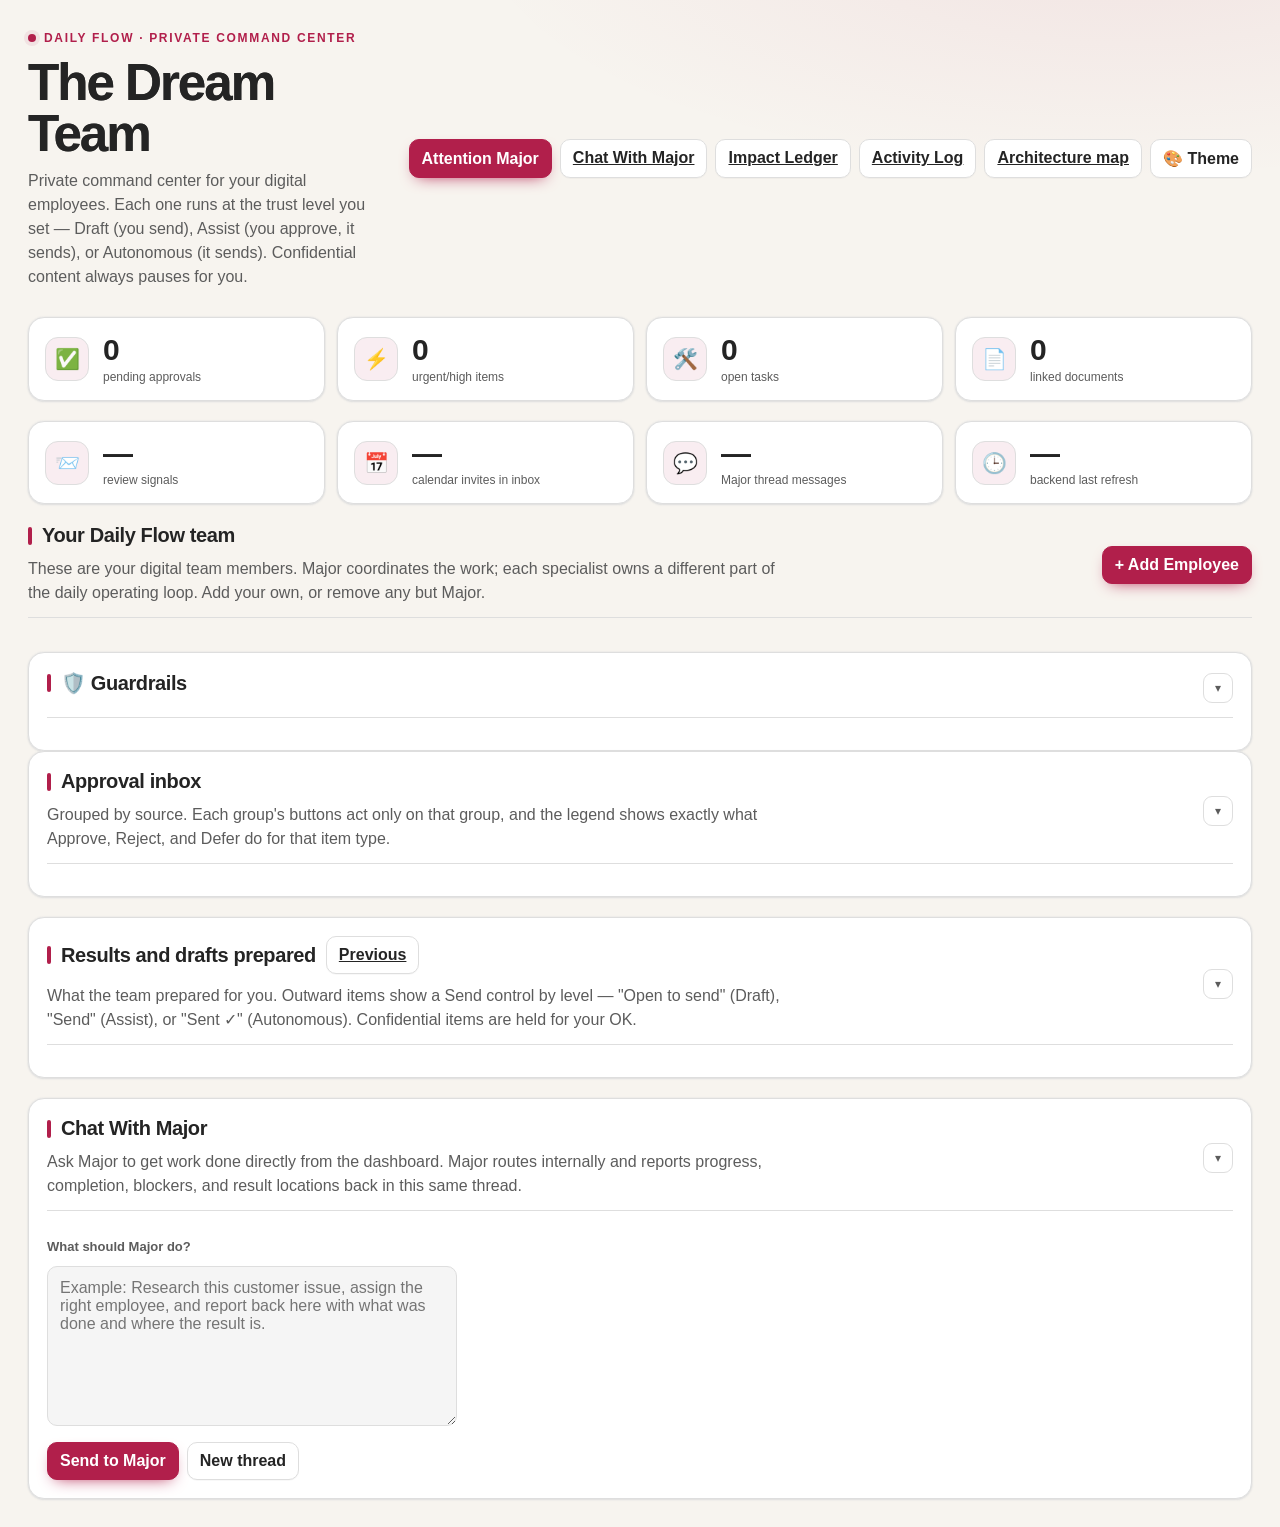
==== app/static/index.html @ 9d3b5dda "Release v4.3.0 Cut what the background workers read, which is the main driver of running cost. Added" ====
<!doctype html>
<html lang="en">
<head>
  <meta charset="utf-8">
  <meta name="viewport" content="width=device-width, initial-scale=1">
  <link rel="icon" href="data:,">
  <title>The Dream Team</title>
  <script>
    (() => {
      const KEY = "df-theme";
      const valid = ["light", "dark", "sepia", "aurora"];
      const params = new URLSearchParams(window.location.search);
      let saved = null;
      try { saved = localStorage.getItem(KEY); } catch (e) {}
      const param = params.get("scoutTheme");
      const theme =
        (valid.includes(saved) && saved) ||
        (valid.includes(param) && param) ||
        (window.matchMedia("(prefers-color-scheme: dark)").matches ? "dark" : "light");
      document.documentElement.setAttribute("data-theme", theme);
    })();
  </script>
  <link rel="stylesheet" href="styles.css">
</head>
<body>
  <div class="shell">
    <header class="hero">
      <div>
        <span class="hero-eyebrow">Daily Flow · Private command center</span>
        <h1>The Dream Team</h1>
        <p class="subtitle">Private command center for your digital employees. Each one runs at the trust level you set — Draft (you send), Assist (you approve, it sends), or Autonomous (it sends). Confidential content always pauses for you.</p>
      </div>
      <div class="toolbar">
        <button class="btn primary" id="attentionBtn">Attention Major</button>
        <a class="btn" href="#majorChatSection">Chat With Major</a>
        <a class="btn" href="ledger.html">Impact Ledger</a>
        <a class="btn" href="activity-log.html">Activity Log</a>
        <a class="btn" href="architecture.html">Architecture map</a>
        <div class="theme-switch">
          <button class="btn" id="themeBtn" aria-haspopup="true" aria-expanded="false" title="Color theme">🎨 Theme</button>
          <div class="theme-menu" id="themeMenu" role="menu" hidden>
            <button class="theme-option" data-theme-set="light" role="menuitem"><span class="sw" data-sw="light"></span>Light<span class="check">✓</span></button>
            <button class="theme-option" data-theme-set="dark" role="menuitem"><span class="sw" data-sw="dark"></span>Dark<span class="check">✓</span></button>
            <button class="theme-option" data-theme-set="sepia" role="menuitem"><span class="sw" data-sw="sepia"></span>Sepia<span class="check">✓</span></button>
            <button class="theme-option" data-theme-set="aurora" role="menuitem"><span class="sw" data-sw="aurora"></span>Aurora<span class="check">✓</span></button>
          </div>
        </div>
      </div>
    </header>

    <div class="first-run-banner" id="firstRunBanner" hidden></div>
    <div class="first-run-banner" id="automationBanner" hidden></div>

    <div class="attention-banner" id="chatStatus" role="status" aria-live="polite"></div>

    <section class="metric-strip">
      <a class="card metric metric-link" href="metric-detail.html?metric=approvals"><span class="metric-icon">✅</span><div class="metric-body"><div class="metric-value" id="approvalCount">0</div><div class="metric-label">pending approvals</div></div></a>
      <a class="card metric metric-link" href="metric-detail.html?metric=urgent"><span class="metric-icon">⚡</span><div class="metric-body"><div class="metric-value" id="urgentCount">0</div><div class="metric-label">urgent/high items</div></div></a>
      <a class="card metric metric-link" href="metric-detail.html?metric=tasks"><span class="metric-icon">🛠️</span><div class="metric-body"><div class="metric-value" id="taskCount">0</div><div class="metric-label">open tasks</div></div></a>
      <a class="card metric metric-link" href="metric-detail.html?metric=results"><span class="metric-icon">📄</span><div class="metric-body"><div class="metric-value" id="draftCount">0</div><div class="metric-label">linked documents</div></div></a>
    </section>

    <section class="metric-strip">
      <a class="card metric metric-link" href="metric-detail.html?metric=review"><span class="metric-icon">📨</span><div class="metric-body"><div class="metric-value" id="inboxSignal">—</div><div class="metric-label">review signals</div></div></a>
      <a class="card metric metric-link" href="metric-detail.html?metric=calendar"><span class="metric-icon">📅</span><div class="metric-body"><div class="metric-value" id="calendarSignal">—</div><div class="metric-label">calendar invites in inbox</div></div></a>
      <a class="card metric metric-link" href="metric-detail.html?metric=messages"><span class="metric-icon">💬</span><div class="metric-body"><div class="metric-value" id="teamsSignal">—</div><div class="metric-label">Major thread messages</div></div></a>
      <article class="card metric"><span class="metric-icon">🕒</span><div class="metric-body"><div class="metric-value" id="ledgerUpdated">—</div><div class="metric-label">backend last refresh</div></div></article>
    </section>

    <section class="team-roster">
      <div class="section-head">
        <div>
          <h2>Your Daily Flow team <span id="civilianBadge" class="civilian-badge" hidden></span></h2>
          <p class="subtitle">These are your digital team members. Major coordinates the work; each specialist owns a different part of the daily operating loop. Add your own, or remove any but Major.</p>
        </div>
        <button class="btn primary" id="addEmployeeBtn" type="button">+ Add Employee</button>
      </div>
      <div id="onboardingCards"></div>
      <div class="employee-grid" id="employees"></div>
      <div id="removedEmployees"></div>
    </section>

    <section class="card section" id="guardrailsSection" data-collapsible>
      <div class="section-head">
        <div>
          <h2>🛡️ Guardrails</h2>
          <p class="subtitle g-sub" id="guardrailsSummary"></p>
        </div>
        <button class="collapse-toggle" type="button" aria-expanded="true" title="Collapse"><span class="chev">▾</span></button>
      </div>
      <div class="g-body" id="guardrailsBody"></div>
    </section>

    <section class="card section" id="approvalsSection" data-collapsible>
      <div class="section-head">
        <div>
          <h2>Approval inbox</h2>
          <p class="subtitle">Grouped by source. Each group's buttons act only on that group, and the legend shows exactly what Approve, Reject, and Defer do for that item type.</p>
        </div>
        <button class="collapse-toggle" type="button" aria-expanded="true" title="Collapse"><span class="chev">▾</span></button>
      </div>
      <div class="approval-list" id="approvals"></div>
      <div class="memory-bar" id="memoryBar" hidden></div>
    </section>

    <section class="card section" id="resultsSection" data-collapsible style="margin-top:20px;">
      <div class="section-head">
        <div>
          <div class="title-row"><h2>Results and drafts prepared</h2><a class="btn" href="results-history.html">Previous</a></div>
          <p class="subtitle">What the team prepared for you. Outward items show a Send control by level — "Open to send" (Draft), "Send" (Assist), or "Sent ✓" (Autonomous). Confidential items are held for your OK.</p>
        </div>
        <button class="collapse-toggle" type="button" aria-expanded="true" title="Collapse"><span class="chev">▾</span></button>
      </div>
      <div class="draft-list" id="drafts"></div>
    </section>

    <section class="card section" id="majorChatSection" data-collapsible style="margin-top:20px;">
      <div class="section-head">
        <div>
          <h2>Chat With Major</h2>
          <p class="subtitle">Ask Major to get work done directly from the dashboard. Major routes internally and reports progress, completion, blockers, and result locations back in this same thread.</p>
        </div>
        <button class="collapse-toggle" type="button" aria-expanded="true" title="Collapse"><span class="chev">▾</span></button>
      </div>
      <div class="chat-shell">
        <form id="chatForm">
          <label class="field-label" for="chatMessage">What should Major do?</label>
          <textarea id="chatMessage" placeholder="Example: Research this customer issue, assign the right employee, and report back here with what was done and where the result is."></textarea>
          <div class="chat-context" id="threadContext"></div>
          <div class="toolbar" style="margin-top:12px; justify-content:flex-start;">
            <button class="btn primary" id="sendBtn" type="submit">Send to Major</button>
            <button class="btn" id="newThreadBtn" type="button">New thread</button>
          </div>
        </form>
        <div>
          <div class="chat-messages" id="messages"></div>
        </div>
      </div>
    </section>
  </div>

  <dialog class="decision-dialog" id="approvalFeedbackDialog">
    <form id="approvalFeedbackForm">
      <div class="section-head">
        <div>
          <h2 id="approvalFeedbackTitle">Send decision to Major</h2>
          <p class="subtitle">Add optional guidance if you want Major to prep, create a document, or do follow-up work after this decision.</p>
        </div>
      </div>
      <div id="approvalFeedbackEffects" class="approval-effects"></div>
      <label class="field-label" for="approvalFeedbackText">Optional guidance for Major</label>
      <textarea id="approvalFeedbackText" placeholder="Examples: Prep me for this meeting. Create a one-page briefing doc. Summarize what I need to know."></textarea>
      <div class="toolbar" style="margin-top:12px; justify-content:flex-start;">
        <button class="btn primary" id="submitApprovalFeedbackBtn" type="submit">Send decision</button>
        <button class="btn" id="cancelApprovalFeedbackBtn" type="button">Cancel</button>
      </div>
    </form>
  </dialog>

  <dialog class="decision-dialog add-emp-dialog" id="addEmployeeDialog">
    <div class="section-head">
      <div>
        <h2 id="addEmpTitle">Add an employee</h2>
        <p class="subtitle" id="addEmpSub">Port one of your own Scout workflows in as a first-class team member.</p>
      </div>
      <button class="btn" id="addEmpCloseBtn" type="button">Close</button>
    </div>
    <div id="addEmpBody"></div>
  </dialog>

  <script src="app.js?v=20260625-team"></script>
</body>
</html>
---- app/static/styles.css ----
:root {
  color-scheme: light;
  --cp-bg: #f7f4ef;
  --cp-bg-elevated: #fcfbf8;
  --cp-surface: #ffffff;
  --cp-surface-soft: #f5f5f5;
  --cp-border: #dedede;
  --cp-border-strong: #919191;
  --cp-text: #242424;
  --cp-text-muted: #5c5c5c;
  --cp-text-soft: #6f6f6f;
  --cp-accent: #b11f4b;
  --cp-accent-hover: #9a1a41;
  --cp-accent-soft: rgba(177, 31, 75, 0.08);
  --cp-accent-fg: #ffffff;
  --cp-success: #16a34a;
  --cp-danger: #dc2626;
  --cp-warning: #f59e0b;
  --cp-link: #0078d4;
  --cp-shadow: 0 18px 48px rgba(0, 0, 0, 0.12);
  --cp-overlay: rgba(255, 255, 255, 0.8);
  --cp-panel: rgba(255, 255, 255, 0.86);
  --cp-panel-strong: rgba(255, 255, 255, 0.96);
  --cp-sheen: rgba(255, 255, 255, 0.55);
  --cp-highlight: rgba(177, 31, 75, 0.12);
}
html[data-theme="dark"] {
  color-scheme: dark;
  --cp-bg: #3d3b3a;
  --cp-bg-elevated: #343231;
  --cp-surface: #292929;
  --cp-surface-soft: #2e2e2e;
  --cp-border: #474747;
  --cp-border-strong: #5f5f5f;
  --cp-text: #dedede;
  --cp-text-muted: #919191;
  --cp-text-soft: #b0b0b0;
  --cp-accent: #fd8ea1;
  --cp-accent-hover: #fb7b91;
  --cp-accent-soft: rgba(253, 142, 161, 0.14);
  --cp-accent-fg: #1a1a1a;
  --cp-success: #4ade80;
  --cp-danger: #f87171;
  --cp-warning: #fbbf24;
  --cp-link: #4da6ff;
  --cp-shadow: 0 18px 48px rgba(0, 0, 0, 0.32);
  --cp-overlay: rgba(41, 41, 41, 0.88);
  --cp-panel: rgba(41, 41, 41, 0.72);
  --cp-panel-strong: rgba(41, 41, 41, 0.96);
  --cp-sheen: rgba(255, 255, 255, 0.04);
  --cp-highlight: rgba(253, 142, 161, 0.12);
}
html[data-theme="aurora"] {
  color-scheme: dark;
  --cp-bg: #0b0e1a;
  --cp-bg-elevated: #11152a;
  --cp-surface: #161b34;
  --cp-surface-soft: #1d2340;
  --cp-border: #2a3157;
  --cp-border-strong: #3d4675;
  --cp-text: #e8ecff;
  --cp-text-muted: #9aa3cc;
  --cp-text-soft: #bcc3ea;
  --cp-accent: #8b6cff;
  --cp-accent-hover: #7a58ff;
  --cp-accent-soft: rgba(139, 108, 255, 0.16);
  --cp-accent-fg: #0b0e1a;
  --cp-success: #3ddc97;
  --cp-danger: #ff6b81;
  --cp-warning: #ffb454;
  --cp-link: #5cc8ff;
  --cp-shadow: 0 18px 52px rgba(0, 0, 0, 0.55);
  --cp-overlay: rgba(11, 14, 26, 0.9);
  --cp-panel: rgba(22, 27, 52, 0.72);
  --cp-panel-strong: rgba(22, 27, 52, 0.96);
  --cp-sheen: rgba(124, 140, 255, 0.06);
  --cp-highlight: rgba(139, 108, 255, 0.18);
}
html[data-theme="aurora"] body {
  background:
    radial-gradient(1200px 620px at 10% -12%, rgba(139, 108, 255, 0.20), transparent 60%),
    radial-gradient(960px 520px at 102% -4%, rgba(92, 200, 255, 0.14), transparent 55%),
    var(--cp-bg);
  background-attachment: fixed;
}
* { box-sizing: border-box; }
html { overflow-x: hidden; }
body {
  margin: 0;
  background: var(--cp-bg);
  color: var(--cp-text);
  font-family: "Segoe UI", Aptos, Calibri, -apple-system, BlinkMacSystemFont, sans-serif;
  overflow-x: hidden;
}
button, input, select, textarea { font: inherit; }
.shell { width: min(100%, 1480px); margin: 0 auto; padding: 28px; overflow-x: clip; }
.hero {
  display: grid;
  grid-template-columns: minmax(0, 1fr) auto;
  gap: 24px;
  align-items: end;
  margin-bottom: 24px;
  position: relative;
  z-index: 40;
}
.hero > *, .section-head > *, .columns > *, .chat-shell > *, .grid-page > *, .employee, .approval, .item, .work-card, .metric, .card { min-width: 0; }
h1, h2, h3, p { margin: 0; }
h1 { font-size: clamp(32px, 4vw, 52px); letter-spacing: -0.04em; line-height: 1; }
h2 { font-size: 20px; letter-spacing: -0.02em; }
h3 { font-size: 16px; }
.title-row {
  display: flex;
  align-items: center;
  gap: 10px;
  flex-wrap: wrap;
}
.subtitle { color: var(--cp-text-muted); margin-top: 10px; max-width: 760px; line-height: 1.5; }
.pill-row { display: flex; flex-wrap: wrap; gap: 8px; margin-top: 16px; }
.pill, .status, .risk {
  display: inline-flex;
  align-items: center;
  gap: 6px;
  border: 1px solid var(--cp-border);
  border-radius: 999px;
  padding: 6px 10px;
  color: var(--cp-text-muted);
  background: var(--cp-surface);
  font-size: 12px;
  white-space: nowrap;
}
.status.ready, .risk.low { color: var(--cp-success); border-color: var(--cp-success); }
.status.busy, .risk.medium { color: var(--cp-warning); border-color: var(--cp-warning); }
.status.blocked, .risk.high { color: var(--cp-danger); border-color: var(--cp-danger); }
.status.working { color: var(--cp-accent); border-color: var(--cp-accent); }
.status.working::before { animation: status-pulse 1.1s ease-in-out infinite; }
.status.paused { color: var(--cp-text-muted); border-color: var(--cp-border); opacity: 0.85; }
@keyframes status-pulse { 0%,100% { opacity: 1; } 50% { opacity: 0.25; } }
.toolbar {
  display: flex;
  justify-content: flex-end;
  gap: 8px;
  flex-wrap: wrap;
  min-width: 0;
}
.btn {
  border: 1px solid var(--cp-border);
  border-radius: 0.625rem;
  background: var(--cp-surface);
  color: var(--cp-text);
  padding: 9px 12px;
  cursor: pointer;
}
.btn:hover { border-color: var(--cp-border-strong); }
.btn.primary {
  background: var(--cp-accent);
  color: var(--cp-accent-fg);
  border-color: var(--cp-accent);
}
.btn.primary:hover { background: var(--cp-accent-hover); }
button:disabled { opacity: 0.6; cursor: not-allowed; }
.decision-dialog {
  width: min(640px, calc(100vw - 32px));
  border: 1px solid var(--cp-border);
  border-radius: 16px;
  background: var(--cp-surface);
  color: var(--cp-text);
  box-shadow: var(--cp-shadow);
  padding: 18px;
}
.decision-dialog::backdrop {
  background: rgba(0, 0, 0, 0.42);
}
.card {
  background: var(--cp-surface);
  border: 1px solid var(--cp-border);
  border-radius: 16px;
  box-shadow: 0 0 2px var(--cp-border), 0 1px 2px var(--cp-border);
}
.section { padding: 18px; }
.section-head {
  display: flex;
  justify-content: space-between;
  align-items: center;
  gap: 16px;
  margin-bottom: 14px;
}
.metric-strip {
  display: grid;
  grid-template-columns: repeat(4, minmax(0, 1fr));
  gap: 12px;
  margin-bottom: 20px;
}
.metric { padding: 14px; }
.metric-link {
  color: inherit;
  text-decoration: none;
  transition: border-color 120ms ease, transform 120ms ease;
}
.metric-link:hover, .metric-link:focus-visible {
  border-color: var(--cp-accent);
  transform: translateY(-1px);
  outline: none;
}
.metric-link .metric-label::after {
  content: " ->";
  color: var(--cp-accent);
  font-weight: 800;
}
.metric-value { font-size: 28px; font-weight: 800; letter-spacing: -0.04em; }
.metric-label { color: var(--cp-text-muted); font-size: 12px; margin-top: 4px; }
.team-roster {
  margin-bottom: 20px;
}
.employee-grid {
  display: grid;
  grid-template-columns: repeat(4, minmax(0, 1fr));
  gap: 12px;
}
.employee {
  padding: 14px;
  display: grid;
  gap: 8px;
  background: var(--cp-surface);
  border: 1px solid var(--cp-border);
  border-radius: 16px;
  box-shadow: 0 0 2px var(--cp-border), 0 1px 2px var(--cp-border);
}
.employee-top { display: flex; justify-content: space-between; align-items: start; gap: 8px; }
.employee .role { color: var(--cp-text-muted); font-size: 12px; line-height: 1.35; }
.employee .skills { color: var(--cp-text-soft); font-size: 12px; line-height: 1.35; }
/* --- 3.0.0 progressive trust + Always/Ask/Never protocol --- */
.emp-trust-row { display: flex; align-items: center; justify-content: space-between; gap: 8px; }
.trust-badge { font-size: 11px; font-weight: 700; padding: 2px 8px; border-radius: 999px; border: 1px solid var(--cp-border-strong); white-space: nowrap; }
.trust-draft { color: var(--cp-text-muted); }
.trust-assist { color: var(--cp-warning); border-color: var(--cp-warning); }
.trust-autonomous { color: var(--cp-success); border-color: var(--cp-success); }
.emp-power { font-size: 11px; padding: 2px 9px; border-radius: 999px; cursor: pointer; background: var(--cp-surface); color: var(--cp-text); border: 1px solid var(--cp-border-strong); }
.emp-power.off { color: var(--cp-danger); border-color: var(--cp-danger); }
.employee.paused { opacity: 0.6; }
.emp-protocol > summary { cursor: pointer; color: var(--cp-text-muted); font-size: 12px; user-select: none; }
.emp-protocol .proto { display: grid; gap: 6px; margin-top: 8px; }
.proto-block { display: grid; gap: 2px; }
.proto-h { font-size: 10px; font-weight: 700; text-transform: uppercase; letter-spacing: 0.04em; }
.proto-block.always .proto-h { color: var(--cp-success); }
.proto-block.ask .proto-h { color: var(--cp-warning); }
.proto-block.never .proto-h { color: var(--cp-danger); }
.proto-block ul { margin: 0; padding-left: 16px; color: var(--cp-text-soft); font-size: 12px; line-height: 1.4; }
.proto-block li.muted { list-style: none; margin-left: -16px; color: var(--cp-text-muted); }
.trust-grad { display: flex; align-items: center; gap: 6px; font-size: 11px; color: var(--cp-text-muted); margin-top: 4px; }
.trust-grad select { font: inherit; padding: 3px 6px; border-radius: 8px; border: 1px solid var(--cp-border-strong); background: var(--cp-surface); color: var(--cp-text); }
.trust-fixed { font-size: 11px; color: var(--cp-text-muted); margin-top: 4px; display: flex; flex-direction: column; gap: 3px; }
.trust-fixed strong { color: var(--cp-success); }
.trust-note { color: var(--cp-text-soft); line-height: 1.4; }
.trust-label-line { font-size: 11px; color: var(--cp-text-soft); font-style: italic; margin-bottom: 2px; }
/* --- 3.0.0 decision-memory muted bar --- */
.memory-bar { margin-top: 10px; }
.memory-details > summary { cursor: pointer; font-size: 13px; color: var(--cp-text-muted); display: flex; align-items: center; gap: 10px; flex-wrap: wrap; }
.mem-clear { font: inherit; font-size: 12px; cursor: pointer; background: transparent; color: var(--cp-accent); border: 1px solid var(--cp-border-strong); border-radius: 999px; padding: 2px 10px; }
.mem-list { list-style: none; margin: 10px 0 0; padding: 0; display: grid; gap: 6px; }
.mem-list li { display: flex; align-items: center; gap: 10px; font-size: 12px; padding: 6px 10px; background: var(--cp-surface-soft); border: 1px solid var(--cp-border); border-radius: 10px; }
.mem-tag { font-size: 10px; font-weight: 700; text-transform: uppercase; padding: 1px 7px; border-radius: 999px; border: 1px solid var(--cp-border-strong); }
.mem-rejected { color: var(--cp-danger); border-color: var(--cp-danger); }
.mem-deferred { color: var(--cp-warning); border-color: var(--cp-warning); }
.mem-subj { font-weight: 600; overflow: hidden; text-overflow: ellipsis; white-space: nowrap; }
.mem-from { color: var(--cp-text-muted); margin-left: auto; }
.btn.tiny { padding: 2px 9px; font-size: 11px; }
/* --- 3.0.0 guardrails panel --- */
.g-body { padding: 0; display: grid; gap: 14px; }
.g-cardinal { color: var(--cp-text-soft); font-size: 13px; line-height: 1.45; border-left: 3px solid var(--cp-accent); padding-left: 12px; }
.g-stats { display: grid; grid-template-columns: repeat(4, minmax(0, 1fr)); gap: 10px; }
.g-stat { background: var(--cp-surface-soft); border: 1px solid var(--cp-border); border-radius: 12px; padding: 12px; text-align: center; }
.g-num { display: block; font-size: 28px; font-weight: 800; letter-spacing: -0.02em; }
.g-num.ok { color: var(--cp-success); }
.g-lab { font-size: 11px; color: var(--cp-text-muted); }
.g-cols { display: grid; grid-template-columns: 1fr 1fr; gap: 16px; }
.g-h { margin: 0 0 6px; font-size: 12px; text-transform: uppercase; letter-spacing: 0.04em; }
.g-h.ok { color: var(--cp-success); }
.g-h.warn { color: var(--cp-warning); }
.g-cols ul { margin: 0; padding-left: 16px; color: var(--cp-text-soft); font-size: 12px; line-height: 1.5; }
.g-foot { display: flex; flex-wrap: wrap; gap: 14px; font-size: 11px; color: var(--cp-text-muted); }
@media (max-width: 620px) { .g-stats { grid-template-columns: repeat(2, 1fr); } .g-cols { grid-template-columns: 1fr; } }
/* --- 3.1.0 guardrails delegation ledger --- */
.g-levels { display: grid; gap: 5px; }
.g-level-row { display: flex; align-items: center; justify-content: space-between; gap: 8px; font-size: 12px; }
.g-reset { margin-top: 10px; font-size: 12px; }
/* --- 3.0.0 ripple + civilians --- */
.civilian-badge { font-size: 11px; font-weight: 600; color: var(--cp-accent); border: 1px solid var(--cp-accent); border-radius: 999px; padding: 1px 9px; vertical-align: middle; margin-left: 8px; }
.cadence-list { margin: 0; padding-left: 16px; color: var(--cp-text-soft); font-size: 12px; line-height: 1.6; }
.cadence-list .muted, .muted { color: var(--cp-text-muted); }
/* --- 3.1.0 Send control in Results & Drafts --- */
.send-row { display: flex; align-items: center; gap: 10px; margin-top: 10px; flex-wrap: wrap; }
.send-btn { padding: 5px 16px; }
.send-hint { font-size: 12px; color: var(--cp-text-muted); }
.send-tag { font-size: 12px; font-weight: 600; padding: 3px 10px; border-radius: 999px; border: 1px solid var(--cp-border-strong); }
.send-tag.manual { color: var(--cp-text-muted); }
.send-tag.sent { color: var(--cp-success); border-color: var(--cp-success); }
.send-row.held .send-hint { color: var(--cp-warning); }

/* --- 3.0.0 motion: entrance cascade, living Aurora glow, civilian pulse --- */
@keyframes fadeUp {
  from { opacity: 0; transform: translateY(10px); }
  to   { opacity: 1; transform: none; }
}
@keyframes auroraDrift {
  0%   { transform: translate3d(-2%, -1%, 0) scale(1.04); opacity: 0.85; }
  50%  { transform: translate3d(3%, 2.5%, 0) scale(1.12); opacity: 1; }
  100% { transform: translate3d(-2%, -1%, 0) scale(1.04); opacity: 0.85; }
}
@keyframes civilianPulse {
  0%, 100% { box-shadow: 0 0 0 0 var(--cp-accent-soft); }
  50%      { box-shadow: 0 0 0 5px transparent; }
}
@keyframes badgeSheen {
  0%   { background-position: -120% 0; }
  100% { background-position: 220% 0; }
}
@media (prefers-reduced-motion: no-preference) {
  /* one-time staggered entrance for the main layout blocks (static containers, not re-rendered) */
  .shell > * { animation: fadeUp 0.5s cubic-bezier(0.22, 1, 0.36, 1) both; }
  .shell > *:nth-child(2) { animation-delay: 0.05s; }
  .shell > *:nth-child(3) { animation-delay: 0.10s; }
  .shell > *:nth-child(4) { animation-delay: 0.15s; }
  .shell > *:nth-child(5) { animation-delay: 0.20s; }
  .shell > *:nth-child(6) { animation-delay: 0.25s; }
  .shell > *:nth-child(n+7) { animation-delay: 0.30s; }

  /* Aurora theme only: a slow living glow drifting behind the content */
  html[data-theme="aurora"] body::before {
    content: "";
    position: fixed;
    inset: -25vmax;
    z-index: -1;
    pointer-events: none;
    background:
      radial-gradient(42vmax 28vmax at 18% 12%, rgba(139, 108, 255, 0.16), transparent 60%),
      radial-gradient(38vmax 24vmax at 86% 8%, rgba(92, 200, 255, 0.12), transparent 55%);
    animation: auroraDrift 20s ease-in-out infinite;
    will-change: transform, opacity;
  }
  /* Aurora accent button gets a soft animated glow on hover */
  html[data-theme="aurora"] .btn.primary:hover,
  html[data-theme="aurora"] #attentionBtn:hover {
    box-shadow: 0 0 0 1px var(--cp-accent), 0 8px 28px var(--cp-accent-soft);
  }
  /* active civilian badge gently pulses */
  .civilian-badge:not([hidden]) { animation: civilianPulse 2.2s ease-in-out infinite; }
}
.status.queued, .status.in_progress, .risk.medium { color: var(--cp-warning); border-color: var(--cp-warning); }
.status.completed, .status.done, .risk.low { color: var(--cp-success); border-color: var(--cp-success); }
.status.blocked, .status.failed, .risk.high { color: var(--cp-danger); border-color: var(--cp-danger); }
.approval-list, .inbox-list, .task-list, .draft-list, .log-list, .chat-messages { display: grid; gap: 10px; }
.approval-list { gap: 18px; }
.approval-group {
  border: 1px solid var(--cp-border);
  border-radius: 0.75rem;
  padding: 14px;
  background: var(--cp-surface);
  display: grid;
  gap: 10px;
}
.approval-group-head {
  display: flex;
  justify-content: space-between;
  align-items: center;
  gap: 12px;
  flex-wrap: wrap;
}
.approval-group-title { font-size: 15px; display: flex; align-items: center; gap: 6px; }
.approval-group-count { color: var(--cp-text-muted); font-weight: 600; }
.approval-selectall {
  display: inline-flex;
  align-items: center;
  gap: 6px;
  font-size: 12px;
  color: var(--cp-text-muted);
  cursor: pointer;
}
.approval-selectall input { inline-size: 16px; block-size: 16px; accent-color: var(--cp-accent); }
.approval-legend {
  font-size: 12px;
  color: var(--cp-text-muted);
  padding: 8px 10px;
  border: 1px dashed var(--cp-border);
  border-radius: 0.5rem;
  background: var(--cp-surface-soft);
  line-height: 1.5;
}
.approval-group-list { display: grid; gap: 10px; }
.approval-group-bar {
  display: flex;
  align-items: center;
  gap: 12px;
  flex-wrap: wrap;
}
.approval-group-bar .approval-group-actions { margin: 0; }
.approval-group-bar .approval-legend { margin: 0; flex: 1 1 240px; }
.approval-effects {
  margin: 4px 0 10px;
  padding: 10px 12px;
  border: 1px solid var(--cp-border);
  border-radius: 0.5rem;
  background: var(--cp-surface-soft);
}
.approval-effects .effects-label { font-size: 12px; color: var(--cp-text-muted); margin-bottom: 6px; }
.approval-effects .effects-list { margin: 0; padding-left: 18px; display: grid; gap: 4px; font-size: 13px; }
.approval {
  display: grid;
  grid-template-columns: auto 1fr;
  gap: 12px;
  padding: 12px;
  border: 1px solid var(--cp-border);
  border-radius: 0.625rem;
  background: var(--cp-surface-soft);
}
.approval input { inline-size: 18px; block-size: 18px; margin-top: 3px; accent-color: var(--cp-accent); }
.approval-meta, .small-meta {
  display: flex;
  flex-wrap: wrap;
  gap: 8px;
  align-items: center;
  color: var(--cp-text-muted);
  font-size: 12px;
  margin-top: 8px;
}
.approval-source {
  display: inline-flex;
  align-items: center;
  gap: 3px;
  color: var(--cp-accent);
  font-weight: 600;
  text-decoration: none;
  padding: 1px 8px;
  border: 1px solid var(--cp-border-strong);
  border-radius: 999px;
}
.approval-source:hover { border-color: var(--cp-accent); background: var(--cp-accent-soft); }
.preview {
  margin-top: 8px;
  padding: 10px;
  border: 1px solid var(--cp-border);
  border-radius: 0.625rem;
  background: var(--cp-surface);
  color: var(--cp-text-muted);
  line-height: 1.4;
  font-size: 13px;
  white-space: pre-wrap;
  overflow-wrap: anywhere;
  word-break: break-word;
}
.item, .work-card {
  padding: 12px;
  border: 1px solid var(--cp-border);
  border-radius: 0.625rem;
  background: var(--cp-surface-soft);
}
.item-top { display: flex; justify-content: space-between; gap: 12px; align-items: flex-start; min-width: 0; }
.item-top h3, .item h3, .work-card h3, .approval h3, .chat-message .message-body, .slot-detail, .small-meta span, .meta span {
  min-width: 0;
  overflow-wrap: anywhere;
  word-break: break-word;
}
.meta {
  display: flex;
  gap: 8px;
  flex-wrap: wrap;
  margin-top: 8px;
  color: var(--cp-text-muted);
  font-size: 12px;
}
.work-grid {
  display: grid;
  grid-template-columns: repeat(2, minmax(0, 1fr));
  gap: 12px;
}
.work-card {
  display: grid;
  gap: 8px;
}
.columns {
  display: grid;
  grid-template-columns: repeat(2, minmax(0, 1fr));
  gap: 20px;
  margin-top: 20px;
}
.empty {
  color: var(--cp-text-muted);
  border: 1px dashed var(--cp-border);
  border-radius: 0.625rem;
  padding: 18px;
  text-align: center;
  background: var(--cp-surface-soft);
}
.chat-shell {
  display: grid;
  grid-template-columns: minmax(280px, 0.35fr) minmax(0, 0.65fr);
  gap: 16px;
  align-items: start;
}
.chat-messages {
  max-height: 420px;
  overflow: auto;
  padding-right: 4px;
}
.chat-message {
  padding: 12px;
  border: 1px solid var(--cp-border);
  border-radius: 0.625rem;
  background: var(--cp-surface-soft);
}
.chat-message.user { background: var(--cp-accent-soft); }
.chat-message .message-body { color: var(--cp-text); line-height: 1.45; margin-top: 6px; white-space: pre-wrap; }
.chat-context {
  display: none;
  margin-top: 12px;
  padding: 10px;
  border: 1px solid var(--cp-border);
  border-radius: 0.625rem;
  background: var(--cp-surface-soft);
  color: var(--cp-text-muted);
  font-size: 13px;
  line-height: 1.4;
}
.chat-context.active { display: block; }
.attention-banner {
  display: none;
  margin-bottom: 20px;
  padding: 12px 14px;
  border: 1px solid var(--cp-warning);
  border-radius: 0.625rem;
  background: var(--cp-surface);
  color: var(--cp-text);
  line-height: 1.4;
  font-size: 14px;
}
.attention-banner.active { display: block; }
.attention-banner.done { border-color: var(--cp-success); }
.attention-banner.blocked { border-color: var(--cp-danger); }
.first-run-banner {
  margin-bottom: 16px;
  padding: 16px 18px;
  border: 1px solid var(--cp-accent);
  border-left: 4px solid var(--cp-accent);
  border-radius: 0.625rem;
  background: var(--cp-accent-soft);
  color: var(--cp-text);
  display: flex;
  flex-direction: column;
  gap: 4px;
}
.first-run-banner[hidden] { display: none; }
.first-run-banner strong { font-size: 15px; }
.first-run-banner span { font-size: 13.5px; color: var(--cp-text-muted); line-height: 1.5; }
.first-run-banner.working { border-color: var(--cp-link); border-left-color: var(--cp-link); background: rgba(0, 120, 212, 0.08); }
.first-run-banner.clear { border-color: var(--cp-success); border-left-color: var(--cp-success); background: rgba(22, 163, 74, 0.08); }
.first-run-banner.warn { border-color: var(--cp-warning, #d97706); border-left-color: var(--cp-warning, #d97706); background: rgba(217, 119, 6, 0.08); }
.work-status {
  display: grid;
  gap: 8px;
}
.work-status-top {
  display: flex;
  justify-content: space-between;
  gap: 12px;
  align-items: start;
}
.work-status-top span {
  border: 1px solid currentColor;
  border-radius: 999px;
  padding: 3px 8px;
  font-size: 12px;
  color: var(--cp-warning);
  white-space: nowrap;
}
.work-status-meta {
  display: flex;
  flex-wrap: wrap;
  gap: 8px 14px;
  color: var(--cp-text-muted);
  font-size: 12px;
}
.work-progress {
  height: 6px;
  overflow: hidden;
  border-radius: 999px;
  background: var(--cp-surface-soft);
  border: 1px solid var(--cp-border);
}
.work-progress span {
  display: block;
  height: 100%;
  background: var(--cp-accent);
  border-radius: inherit;
}
.field-label {
  display: block;
  color: var(--cp-text-muted);
  font-weight: 700;
  font-size: 13px;
  margin-top: 14px;
}
textarea, select {
  width: 100%;
  border: 1px solid var(--cp-border);
  background: var(--cp-surface-soft);
  color: var(--cp-text);
  border-radius: 0.625rem;
  padding: 12px;
  margin-top: 12px;
}
textarea {
  min-height: 160px;
  resize: vertical;
}
.timeline { display: grid; gap: 10px; }
.slot {
  display: grid;
  grid-template-columns: 120px 1fr auto;
  gap: 12px;
  align-items: start;
  padding: 12px;
  background: var(--cp-surface-soft);
  border: 1px solid var(--cp-border);
  border-radius: 0.625rem;
}
.time { color: var(--cp-accent); font-weight: 700; }
.slot-title { font-weight: 700; margin-bottom: 4px; }
.slot-detail { color: var(--cp-text-muted); line-height: 1.4; font-size: 14px; }
.grid-page {
  display: grid;
  grid-template-columns: minmax(0, 0.95fr) minmax(0, 1.05fr);
  gap: 20px;
}
.calendar {
  display: grid;
  grid-template-columns: repeat(7, minmax(0, 1fr));
  gap: 8px;
}
.weekday {
  color: var(--cp-text-muted);
  font-size: 12px;
  font-weight: 700;
  padding: 0 4px;
}
.day {
  min-height: 92px;
  border: 1px solid var(--cp-border);
  border-radius: 0.625rem;
  background: var(--cp-surface-soft);
  color: var(--cp-text);
  padding: 10px;
  text-align: left;
  display: grid;
  align-content: start;
  gap: 8px;
  cursor: pointer;
}
.day:hover, .day.selected { border-color: var(--cp-accent); background: var(--cp-accent-soft); }
.day.empty { cursor: default; background: var(--cp-surface); }
.day-number { font-weight: 800; }
.day-count { color: var(--cp-text-muted); font-size: 12px; line-height: 1.35; }
.summary-strip {
  display: grid;
  grid-template-columns: repeat(4, minmax(0, 1fr));
  gap: 10px;
  margin-bottom: 14px;
}
.view-tabs { display: flex; flex-wrap: wrap; gap: 8px; margin-bottom: 14px; }
.btn.active { background: var(--cp-accent); border-color: var(--cp-accent); color: var(--cp-accent-fg); }
.month-title { color: var(--cp-text-muted); font-weight: 700; }
.hidden { display: none; }
@media (max-width: 1100px) {
  .hero, .columns, .chat-shell, .grid-page { grid-template-columns: 1fr; }
  .employee-grid, .metric-strip, .work-grid, .summary-strip { grid-template-columns: repeat(2, minmax(0, 1fr)); }
}
@media (max-width: 620px) {
  .shell { padding: 16px; }
  .employee-grid, .metric-strip, .work-grid, .summary-strip { grid-template-columns: 1fr; }
  .slot { grid-template-columns: 1fr; }
  .calendar { gap: 6px; }
  .day { min-height: 76px; padding: 8px; }
}

/* ============================================================
   UI refresh layer (2026-06-17) — polish over the Clawpilot theme.
   Pure additive styling; no markup IDs or data bindings changed.
   ============================================================ */

body {
  background:
    radial-gradient(1100px 420px at 88% -8%, var(--cp-accent-soft), transparent 60%),
    var(--cp-bg);
  background-attachment: fixed;
}

/* Smooth, consistent interaction feedback */
.btn, .metric-link, .card, .employee, .approval-group, .approval,
.chat-message, .item, .pill, .status, .risk {
  transition: border-color 140ms ease, transform 140ms ease,
    box-shadow 140ms ease, background-color 140ms ease;
}

/* --- Hero ------------------------------------------------- */
.hero { align-items: center; margin-bottom: 28px; }
.hero-eyebrow {
  display: inline-flex;
  align-items: center;
  gap: 8px;
  font-size: 12px;
  font-weight: 700;
  letter-spacing: 0.14em;
  text-transform: uppercase;
  color: var(--cp-accent);
  margin-bottom: 12px;
}
.hero-eyebrow::before {
  content: "";
  width: 8px; height: 8px;
  border-radius: 50%;
  background: var(--cp-accent);
  box-shadow: 0 0 0 4px var(--cp-accent-soft);
}
.hero h1 {
  background: linear-gradient(180deg, var(--cp-text), var(--cp-text-muted));
  -webkit-background-clip: text;
  background-clip: text;
}

/* --- Buttons --------------------------------------------- */
.btn {
  font-weight: 600;
  box-shadow: 0 1px 1px rgba(0,0,0,0.03);
}
.btn:hover { transform: translateY(-1px); }
.btn:active { transform: translateY(0); }
.btn:focus-visible {
  outline: none;
  box-shadow: 0 0 0 3px var(--cp-accent-soft);
  border-color: var(--cp-accent);
}
.btn.primary {
  box-shadow: 0 6px 16px -8px var(--cp-accent);
}

/* --- Section cards --------------------------------------- */
.card.section { transition: box-shadow 160ms ease; }
.card.section:hover { box-shadow: var(--cp-shadow); }
.section-head { border-bottom: 1px solid var(--cp-border); padding-bottom: 12px; }
.section-head h2 { display: flex; align-items: center; gap: 10px; }
.section-head h2::before {
  content: "";
  width: 4px; height: 18px;
  border-radius: 999px;
  background: var(--cp-accent);
}

/* --- Metric / KPI cards ---------------------------------- */
.metric {
  position: relative;
  display: flex;
  align-items: center;
  gap: 14px;
  padding: 16px;
  overflow: hidden;
}
.metric-icon {
  width: 44px; height: 44px;
  flex: 0 0 auto;
  border-radius: 13px;
  display: grid;
  place-items: center;
  font-size: 20px;
  line-height: 1;
  background: var(--cp-accent-soft);
  border: 1px solid var(--cp-border);
}
.metric-body { min-width: 0; }
.metric-value { font-size: 30px; line-height: 1.05; }
.metric-link .metric-label::after { content: ""; }  /* drop the old inline " ->" */
.metric-link::after {
  content: "→";
  position: absolute;
  top: 12px; right: 14px;
  color: var(--cp-accent);
  font-weight: 800;
  opacity: 0;
  transform: translateX(-4px);
  transition: opacity 140ms ease, transform 140ms ease;
}
.metric-link:hover::after, .metric-link:focus-visible::after {
  opacity: 1;
  transform: translateX(0);
}
.metric-link:hover, .metric-link:focus-visible {
  transform: translateY(-2px);
  box-shadow: var(--cp-shadow);
}

/* --- Employee roster ------------------------------------- */
.employee:hover { transform: translateY(-2px); box-shadow: var(--cp-shadow); border-color: var(--cp-border-strong); }
.emp-id { display: flex; align-items: center; gap: 10px; min-width: 0; }
.emp-id h3 { min-width: 0; overflow-wrap: anywhere; }
.avatar {
  width: 34px; height: 34px;
  flex: 0 0 auto;
  border-radius: 50%;
  display: grid;
  place-items: center;
  font-weight: 800;
  font-size: 13px;
  color: var(--cp-accent);
  background: var(--cp-accent-soft);
  border: 1px solid var(--cp-border);
}

/* --- Status & risk pills (leading dot) ------------------- */
.status::before, .risk::before {
  content: "";
  width: 7px; height: 7px;
  border-radius: 50%;
  background: currentColor;
  flex: 0 0 auto;
}

/* --- Approval inbox groups ------------------------------- */
.approval-group {
  position: relative;
  background: var(--cp-bg-elevated);
  box-shadow: 0 0 2px var(--cp-border), 0 1px 2px var(--cp-border);
}
.approval-group::before {
  content: "";
  position: absolute;
  inset: 0 auto 0 0;
  width: 3px;
  border-radius: 999px 0 0 999px;
  background: var(--cp-accent);
  opacity: 0.55;
}
.approval-group-head { border-bottom: 1px dashed var(--cp-border); padding-bottom: 10px; }
.approval-group-title { font-size: 15px; font-weight: 800; letter-spacing: -0.01em; }
.approval-group-count {
  font-size: 12px;
  font-weight: 700;
  color: var(--cp-text-muted);
  background: var(--cp-surface-soft);
  border: 1px solid var(--cp-border);
  border-radius: 999px;
  padding: 1px 9px;
  margin-left: 2px;
}
.approval-legend {
  background: var(--cp-accent-soft);
  border: 1px solid var(--cp-border);
  color: var(--cp-text);
}
.approval { background: var(--cp-surface); }
.approval:hover { border-color: var(--cp-border-strong); box-shadow: 0 0 2px var(--cp-border), 0 6px 16px -12px rgba(0,0,0,0.4); }
.approval h3 { font-size: 15px; }

/* --- Chat ------------------------------------------------ */
.chat-message.user { border-color: var(--cp-accent); }

/* --- Custom scrollbars ----------------------------------- */
.chat-messages { scrollbar-width: thin; scrollbar-color: var(--cp-border-strong) transparent; }
.chat-messages::-webkit-scrollbar { width: 10px; }
.chat-messages::-webkit-scrollbar-thumb {
  background: var(--cp-border-strong);
  border-radius: 999px;
  border: 3px solid var(--cp-surface);
}

/* --- Empty states ---------------------------------------- */
.empty { padding: 22px; font-size: 14px; }

@media (max-width: 1100px) {
  .metric-strip { grid-template-columns: repeat(2, minmax(0, 1fr)); }
}

/* ============================================================
   Color schemes (4 total: light, dark, sepia, aurora)
   ============================================================ */
html[data-theme="sepia"] {
  color-scheme: light;
  --cp-bg: #efe6d4;
  --cp-bg-elevated: #f5eddd;
  --cp-surface: #fbf5e9;
  --cp-surface-soft: #f1e7d3;
  --cp-border: #ddcdb0;
  --cp-border-strong: #b39c78;
  --cp-text: #3a2e1f;
  --cp-text-muted: #6f5d44;
  --cp-text-soft: #5c4c38;
  --cp-accent: #b5631d;
  --cp-accent-hover: #9c5215;
  --cp-accent-soft: rgba(181, 99, 29, 0.10);
  --cp-accent-fg: #fbf5e9;
  --cp-success: #4d7c0f;
  --cp-danger: #b91c1c;
  --cp-warning: #b45309;
  --cp-link: #1d6fb8;
  --cp-shadow: 0 18px 48px rgba(80, 60, 30, 0.18);
  --cp-overlay: rgba(251, 245, 233, 0.85);
  --cp-panel: rgba(251, 245, 233, 0.86);
  --cp-panel-strong: rgba(251, 245, 233, 0.96);
  --cp-sheen: rgba(255, 255, 255, 0.5);
  --cp-highlight: rgba(181, 99, 29, 0.12);
}

/* --- Theme picker (single button + menu) ------------------ */
.theme-switch { position: relative; }
.theme-menu {
  position: absolute;
  right: 0;
  top: calc(100% + 8px);
  min-width: 188px;
  z-index: 60;
  background: var(--cp-surface);
  border: 1px solid var(--cp-border);
  border-radius: 12px;
  box-shadow: var(--cp-shadow);
  padding: 6px;
  display: grid;
  gap: 2px;
}
.theme-menu[hidden] { display: none; }
.theme-option {
  display: flex;
  align-items: center;
  gap: 10px;
  width: 100%;
  text-align: left;
  background: transparent;
  border: 0;
  border-radius: 8px;
  padding: 8px 10px;
  color: var(--cp-text);
  cursor: pointer;
  font: inherit;
}
.theme-option:hover { background: var(--cp-surface-soft); }
.theme-option.active { background: var(--cp-accent-soft); font-weight: 700; }
.theme-option .sw {
  width: 18px; height: 18px;
  border-radius: 6px;
  border: 1px solid var(--cp-border-strong);
  flex: 0 0 auto;
}
.theme-option .check { margin-left: auto; color: var(--cp-accent); opacity: 0; font-weight: 800; }
.theme-option.active .check { opacity: 1; }
.sw[data-sw="light"] { background: linear-gradient(135deg, #f7f4ef 50%, #b11f4b 50%); }
.sw[data-sw="dark"] { background: linear-gradient(135deg, #3d3b3a 50%, #fd8ea1 50%); }

.sw[data-sw="sepia"] { background: linear-gradient(135deg, #f5eddd 50%, #b5631d 50%); }
.sw[data-sw="aurora"] { background: linear-gradient(135deg, #0b0e1a 45%, #8b6cff 70%, #5cc8ff 100%); }

/* --- Guardrails info tooltips ---------------------------- */
.g-lab { display: inline-flex; align-items: center; gap: 4px; justify-content: center; }
.g-info {
  position: relative;
  display: inline-flex;
  align-items: center;
  justify-content: center;
  width: 14px; height: 14px;
  border-radius: 50%;
  border: 1px solid var(--cp-border-strong);
  color: var(--cp-text-muted);
  font-size: 9px; font-weight: 800; font-style: normal;
  cursor: help;
  user-select: none;
  flex: 0 0 auto;
}
.g-info:hover, .g-info:focus-visible { color: var(--cp-accent); border-color: var(--cp-accent); outline: none; }
.g-tip {
  position: absolute;
  bottom: calc(100% + 8px);
  left: 50%;
  transform: translateX(-50%) translateY(4px);
  width: max-content;
  max-width: 240px;
  background: var(--cp-bg-elevated);
  color: var(--cp-text-soft);
  border: 1px solid var(--cp-border-strong);
  border-radius: 10px;
  box-shadow: var(--cp-shadow);
  padding: 9px 11px;
  font-size: 11.5px; font-weight: 400; line-height: 1.45;
  text-align: left;
  letter-spacing: 0;
  opacity: 0;
  pointer-events: none;
  transition: opacity 130ms ease, transform 130ms ease;
  z-index: 50;
}
.g-tip::after {
  content: "";
  position: absolute;
  top: 100%; left: 50%;
  transform: translateX(-50%);
  border: 6px solid transparent;
  border-top-color: var(--cp-border-strong);
}
.g-info:hover .g-tip, .g-info:focus-visible .g-tip, .g-info:focus-within .g-tip {
  opacity: 1;
  transform: translateX(-50%) translateY(0);
  pointer-events: auto;
}
@media (prefers-reduced-motion: reduce) {
  .g-tip { transition: none; }
}

/* --- Collapsible section headers ------------------------- */
.collapse-toggle {
  flex: 0 0 auto;
  width: 30px; height: 30px;
  display: inline-flex;
  align-items: center;
  justify-content: center;
  background: transparent;
  border: 1px solid var(--cp-border);
  border-radius: 9px;
  color: var(--cp-text-muted);
  cursor: pointer;
  font-size: 12px;
  line-height: 1;
}
.collapse-toggle:hover { color: var(--cp-text); border-color: var(--cp-border-strong); }
.collapse-toggle:focus-visible { outline: none; box-shadow: 0 0 0 3px var(--cp-accent-soft); border-color: var(--cp-accent); }
.collapse-toggle .chev { display: inline-block; transition: transform 150ms ease; }
.section.collapsed .collapse-toggle .chev { transform: rotate(-90deg); }
.section.collapsed > *:not(.section-head) { display: none; }
.section.collapsed .section-head { border-bottom: none; padding-bottom: 0; margin-bottom: 0; }
@media (prefers-reduced-motion: reduce) {
  .collapse-toggle .chev { transition: none; }
}

/* --- Private lock badge (career profile) ----------------- */
.lock-badge {
  display: inline-flex;
  align-items: center;
  gap: 5px;
  font-size: 10.5px;
  font-weight: 700;
  text-transform: none;
  letter-spacing: 0.01em;
  color: var(--cp-success);
  background: color-mix(in srgb, var(--cp-success) 12%, transparent);
  border: 1px solid color-mix(in srgb, var(--cp-success) 35%, transparent);
  border-radius: 999px;
  padding: 2px 9px;
}
.section-head h2 .lock-badge::before { content: none; }

/* --- Career profile panel -------------------------------- */
.career-grid { display: grid; grid-template-columns: 1fr 1fr; gap: 16px; }
.career-grid .career-field.full { grid-column: 1 / -1; }
.career-field { display: grid; gap: 7px; }
.career-label { font-size: 12px; font-weight: 700; }
.career-sub { font-size: 11px; color: var(--cp-text-muted); font-weight: 400; }
.career-field textarea {
  width: 100%;
  resize: vertical;
  min-height: 96px;
  font: inherit;
  font-size: 13px;
  line-height: 1.5;
  padding: 10px 12px;
  border-radius: 10px;
  border: 1px solid var(--cp-border);
  background: var(--cp-surface-soft);
  color: var(--cp-text);
}
.career-field textarea:focus-visible { outline: none; border-color: var(--cp-accent); box-shadow: 0 0 0 3px var(--cp-accent-soft); }
.upload-row { display: flex; align-items: center; gap: 10px; flex-wrap: wrap; }
.upload-hint { font-size: 11px; color: var(--cp-text-muted); }
.career-field input[type="file"] { font-size: 11.5px; color: var(--cp-text-muted); max-width: 100%; }
.career-actions { display: flex; align-items: center; gap: 14px; margin-top: 16px; flex-wrap: wrap; }
.career-status { font-size: 12px; color: var(--cp-text-muted); }
.career-status.ok { color: var(--cp-success); }
.career-status.err { color: var(--cp-danger); }

/* --- Coverage vs expectations ---------------------------- */
.coverage-wrap { margin-top: 18px; border-top: 1px dashed var(--cp-border); padding-top: 16px; }
.coverage-note { font-size: 11.5px; color: var(--cp-text-muted); margin: 0 0 12px; line-height: 1.5; }
.coverage-list { display: grid; gap: 8px; }
.coverage-row {
  display: grid;
  grid-template-columns: 1fr auto;
  align-items: center;
  gap: 12px;
  padding: 10px 12px;
  border-radius: 10px;
  background: var(--cp-surface-soft);
  border: 1px solid var(--cp-border);
}
.coverage-crit { font-size: 12.5px; line-height: 1.4; }
.coverage-ex { font-size: 11px; color: var(--cp-text-muted); margin-top: 3px; }
.cov-chip { font-size: 10.5px; font-weight: 700; text-transform: uppercase; letter-spacing: 0.03em; padding: 3px 10px; border-radius: 999px; white-space: nowrap; border: 1px solid; }
.cov-strong { color: var(--cp-success); border-color: color-mix(in srgb, var(--cp-success) 45%, transparent); background: color-mix(in srgb, var(--cp-success) 12%, transparent); }
.cov-light { color: var(--cp-warning); border-color: color-mix(in srgb, var(--cp-warning) 45%, transparent); background: color-mix(in srgb, var(--cp-warning) 12%, transparent); }
.cov-none { color: var(--cp-text-muted); border-color: var(--cp-border-strong); }

/* --- Adoption ripple receipts ---------------------------- */
.ripple-chips { display: flex; flex-wrap: wrap; gap: 6px; margin-top: 6px; }
.ripple-chip { font-size: 11.5px; padding: 3px 10px; border-radius: 999px; background: var(--cp-surface-soft); border: 1px solid var(--cp-border); color: var(--cp-text-soft); }
.ripple-sub { display: grid; grid-template-columns: 1fr 1fr; gap: 16px; margin-top: 14px; }
.ripple-h { margin: 0 0 4px; font-size: 12px; text-transform: uppercase; letter-spacing: 0.04em; color: var(--cp-text-muted); }
.ripple-receipts { margin-top: 16px; display: grid; gap: 8px; }
.ripple-item { padding: 10px 12px; border-radius: 10px; background: var(--cp-surface-soft); border: 1px solid var(--cp-border); }
.ripple-item-top { display: flex; align-items: baseline; gap: 8px; flex-wrap: wrap; }
.ripple-item-title { font-size: 12.5px; font-weight: 600; }
.ripple-item-meta { font-size: 11px; color: var(--cp-text-muted); }
.ripple-item-tags { display: flex; gap: 6px; flex-wrap: wrap; margin-top: 5px; }
.ripple-tag { font-size: 10px; padding: 2px 8px; border-radius: 999px; border: 1px solid var(--cp-border-strong); color: var(--cp-text-muted); }
.ripple-tag.session { color: var(--cp-accent); border-color: color-mix(in srgb, var(--cp-accent) 40%, transparent); }
.ripple-controls { display: flex; align-items: center; justify-content: space-between; gap: 14px; flex-wrap: wrap; }
.ripple-chip-btn.active { background: var(--cp-accent-soft); border-color: var(--cp-accent); color: var(--cp-accent); font-weight: 700; }
.ripple-chip-btn:disabled, .ripple-chip-btn.disabled { opacity: 0.45; cursor: not-allowed; }
.ripple-matchcal { display: inline-flex; align-items: center; gap: 7px; font-size: 12.5px; color: var(--cp-text-soft); cursor: pointer; user-select: none; }
.ripple-range-label {
  margin-top: 12px;
  font-size: 13px;
  color: var(--cp-text-soft);
  background: var(--cp-surface-soft);
  border: 1px solid var(--cp-border);
  border-left: 3px solid var(--cp-accent);
  border-radius: 10px;
  padding: 9px 12px;
}
@media (max-width: 760px) {
  .career-grid, .ripple-sub { grid-template-columns: 1fr; }
}

/* --- Composable team: add/remove/onboard --- */
.emp-top-right { display: inline-flex; align-items: center; gap: 8px; }
.emp-remove {
  border: 1px solid var(--cp-border); background: transparent; color: var(--cp-text-muted);
  width: 22px; height: 22px; border-radius: 6px; cursor: pointer; line-height: 1; font-size: 12px;
  opacity: 0; transition: opacity 120ms ease, color 120ms ease, border-color 120ms ease;
}
.employee:hover .emp-remove, .emp-remove:focus-visible { opacity: 1; }
.emp-remove:hover { color: var(--cp-danger); border-color: var(--cp-danger); }
.onboard-card {
  display: flex; align-items: center; justify-content: space-between; gap: 14px; flex-wrap: wrap;
  background: var(--cp-surface-soft); border: 1px solid var(--cp-border); border-left: 3px solid var(--cp-warning);
  border-radius: 12px; padding: 12px 14px; margin-bottom: 12px;
}
.onboard-card.ready { border-left-color: var(--cp-success); }
.onboard-main { display: flex; align-items: center; gap: 12px; }
.onboard-spin { font-size: 18px; }
.onboard-card:not(.ready) .onboard-spin { animation: spin 1.4s linear infinite; display: inline-block; }
@media (prefers-reduced-motion: reduce) { .onboard-card .onboard-spin { animation: none; } }
@keyframes spin { to { transform: rotate(360deg); } }
.onboard-name { font-weight: 700; font-size: 14px; }
.onboard-msg { font-size: 12px; color: var(--cp-text-muted); }
.onboard-actions { display: flex; gap: 8px; }
.removed-bar { display: flex; align-items: center; gap: 10px; flex-wrap: wrap; margin-top: 14px; font-size: 12px; color: var(--cp-text-muted); }
.removed-label { font-weight: 600; }
.removed-chip { background: var(--cp-surface-soft); border: 1px solid var(--cp-border); border-radius: 999px; padding: 3px 10px; }
.removed-chip button { background: transparent; border: 0; color: var(--cp-accent); cursor: pointer; font: inherit; padding: 0 0 0 4px; }

.add-emp-dialog { max-width: 620px; width: 92vw; }
.add-emp-form { display: grid; gap: 12px; margin-top: 8px; }
.add-emp-form .field-label { display: grid; gap: 6px; font-size: 12px; font-weight: 700; }
.add-emp-form input[type="text"], .add-emp-form textarea, .add-emp-form select {
  font: inherit; font-size: 13px; font-weight: 400; padding: 9px 11px; border-radius: 10px;
  border: 1px solid var(--cp-border); background: var(--cp-surface-soft); color: var(--cp-text); width: 100%;
}
.add-emp-form textarea { resize: vertical; min-height: 80px; line-height: 1.5; }
.add-emp-form input:focus-visible, .add-emp-form textarea:focus-visible, .add-emp-form select:focus-visible {
  outline: none; border-color: var(--cp-accent); box-shadow: 0 0 0 3px var(--cp-accent-soft);
}
.ae-two { display: grid; grid-template-columns: 1fr 1fr; gap: 12px; }
.ae-check { display: flex; align-items: center; gap: 8px; font-size: 13px; font-weight: 400; }
.ae-analyzing { text-align: center; padding: 18px 10px; display: grid; gap: 10px; }
.ae-spin-big { font-size: 34px; animation: spin 1.4s linear infinite; }
@media (prefers-reduced-motion: reduce) { .ae-spin-big { animation: none; } }
.ae-skillcheck { display: grid; gap: 6px; }
.ae-skill-h { font-size: 11px; font-weight: 700; text-transform: uppercase; letter-spacing: 0.04em; color: var(--cp-text-muted); }
.ae-skill-row { display: flex; align-items: center; justify-content: space-between; font-size: 12.5px; padding: 6px 10px; border-radius: 8px; background: var(--cp-surface-soft); border: 1px solid var(--cp-border); }
.ae-skill-row.ok { color: var(--cp-success); }
.ae-skill-row.missing { color: var(--cp-warning); }
.btn.tiny { padding: 2px 10px; font-size: 11px; }
@media (max-width: 620px) { .ae-two { grid-template-columns: 1fr; } }
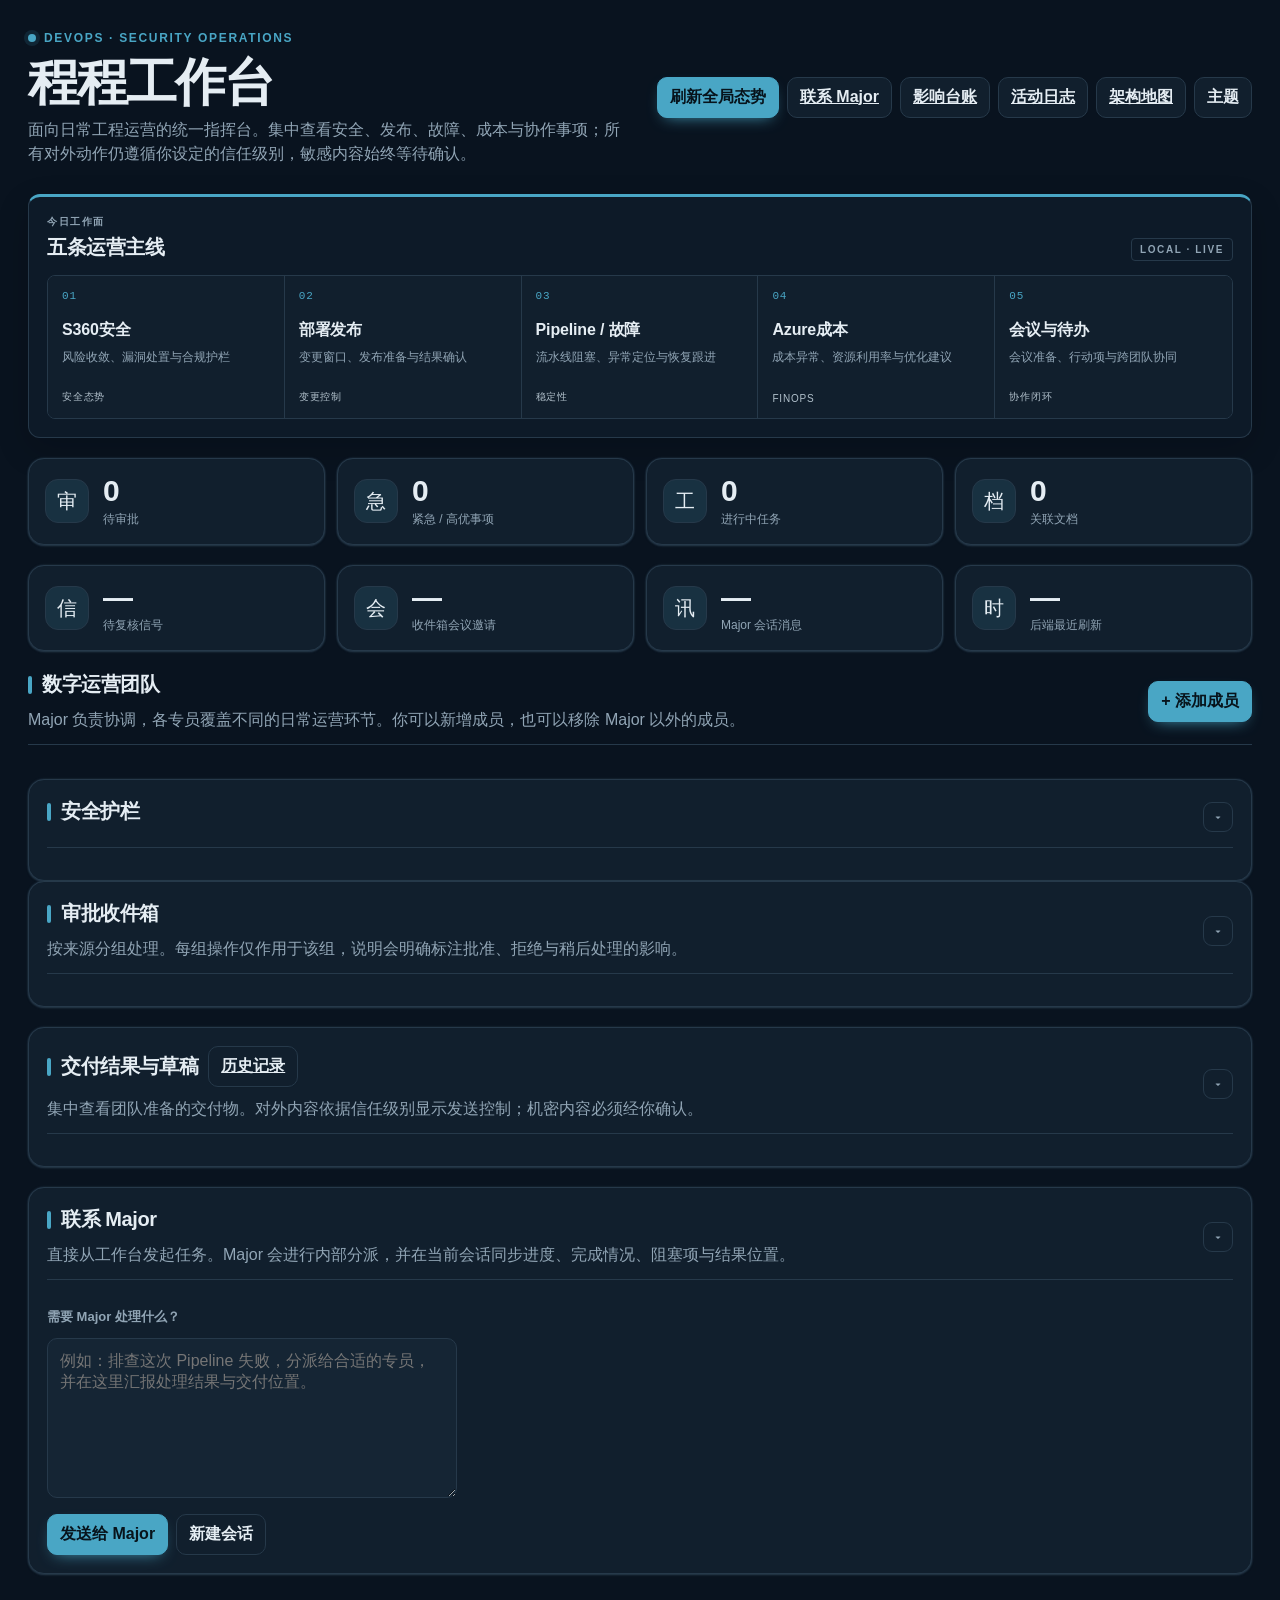
==== commit ef36d4a8: "feat: tailor Scout dashboard for Chengcheng operations" ====
--- a/app/static/index.html
+++ b/app/static/index.html
@@ -1,10 +1,10 @@
 <!doctype html>
-<html lang="en">
+<html lang="zh-CN">
 <head>
   <meta charset="utf-8">
   <meta name="viewport" content="width=device-width, initial-scale=1">
   <link rel="icon" href="data:,">
-  <title>The Dream Team</title>
+  <title>程程工作台</title>
   <script>
     (() => {
       const KEY = "df-theme";
@@ -16,7 +16,7 @@
       const theme =
         (valid.includes(saved) && saved) ||
         (valid.includes(param) && param) ||
-        (window.matchMedia("(prefers-color-scheme: dark)").matches ? "dark" : "light");
+        "dark";
       document.documentElement.setAttribute("data-theme", theme);
     })();
   </script>
@@ -26,23 +26,23 @@
   <div class="shell">
     <header class="hero">
       <div>
-        <span class="hero-eyebrow">Daily Flow · Private command center</span>
-        <h1>The Dream Team</h1>
-        <p class="subtitle">Private command center for your digital employees. Each one runs at the trust level you set — Draft (you send), Assist (you approve, it sends), or Autonomous (it sends). Confidential content always pauses for you.</p>
+        <span class="hero-eyebrow">DEVOPS · SECURITY OPERATIONS</span>
+        <h1>程程工作台</h1>
+        <p class="subtitle">面向日常工程运营的统一指挥台。集中查看安全、发布、故障、成本与协作事项；所有对外动作仍遵循你设定的信任级别，敏感内容始终等待确认。</p>
       </div>
       <div class="toolbar">
-        <button class="btn primary" id="attentionBtn">Attention Major</button>
-        <a class="btn" href="#majorChatSection">Chat With Major</a>
-        <a class="btn" href="ledger.html">Impact Ledger</a>
-        <a class="btn" href="activity-log.html">Activity Log</a>
-        <a class="btn" href="architecture.html">Architecture map</a>
+        <button class="btn primary" id="attentionBtn">刷新全局态势</button>
+        <a class="btn" href="#majorChatSection">联系 Major</a>
+        <a class="btn" href="ledger.html">影响台账</a>
+        <a class="btn" href="activity-log.html">活动日志</a>
+        <a class="btn" href="architecture.html">架构地图</a>
         <div class="theme-switch">
-          <button class="btn" id="themeBtn" aria-haspopup="true" aria-expanded="false" title="Color theme">🎨 Theme</button>
+          <button class="btn" id="themeBtn" aria-haspopup="true" aria-expanded="false" title="界面主题">主题</button>
           <div class="theme-menu" id="themeMenu" role="menu" hidden>
-            <button class="theme-option" data-theme-set="light" role="menuitem"><span class="sw" data-sw="light"></span>Light<span class="check">✓</span></button>
-            <button class="theme-option" data-theme-set="dark" role="menuitem"><span class="sw" data-sw="dark"></span>Dark<span class="check">✓</span></button>
-            <button class="theme-option" data-theme-set="sepia" role="menuitem"><span class="sw" data-sw="sepia"></span>Sepia<span class="check">✓</span></button>
-            <button class="theme-option" data-theme-set="aurora" role="menuitem"><span class="sw" data-sw="aurora"></span>Aurora<span class="check">✓</span></button>
+            <button class="theme-option" data-theme-set="light" role="menuitem"><span class="sw" data-sw="light"></span>浅色<span class="check">✓</span></button>
+            <button class="theme-option" data-theme-set="dark" role="menuitem"><span class="sw" data-sw="dark"></span>深色<span class="check">✓</span></button>
+            <button class="theme-option" data-theme-set="sepia" role="menuitem"><span class="sw" data-sw="sepia"></span>暖色<span class="check">✓</span></button>
+            <button class="theme-option" data-theme-set="aurora" role="menuitem"><span class="sw" data-sw="aurora"></span>极光<span class="check">✓</span></button>
           </div>
         </div>
       </div>
@@ -53,27 +53,44 @@
 
     <div class="attention-banner" id="chatStatus" role="status" aria-live="polite"></div>
 
-    <section class="metric-strip">
-      <a class="card metric metric-link" href="metric-detail.html?metric=approvals"><span class="metric-icon">✅</span><div class="metric-body"><div class="metric-value" id="approvalCount">0</div><div class="metric-label">pending approvals</div></div></a>
-      <a class="card metric metric-link" href="metric-detail.html?metric=urgent"><span class="metric-icon">⚡</span><div class="metric-body"><div class="metric-value" id="urgentCount">0</div><div class="metric-label">urgent/high items</div></div></a>
-      <a class="card metric metric-link" href="metric-detail.html?metric=tasks"><span class="metric-icon">🛠️</span><div class="metric-body"><div class="metric-value" id="taskCount">0</div><div class="metric-label">open tasks</div></div></a>
-      <a class="card metric metric-link" href="metric-detail.html?metric=results"><span class="metric-icon">📄</span><div class="metric-body"><div class="metric-value" id="draftCount">0</div><div class="metric-label">linked documents</div></div></a>
+    <section class="workflow-focus" aria-labelledby="workflowFocusTitle">
+      <div class="focus-heading">
+        <div>
+          <span class="section-kicker">今日工作面</span>
+          <h2 id="workflowFocusTitle">五条运营主线</h2>
+        </div>
+        <span class="focus-stamp">LOCAL · LIVE</span>
+      </div>
+      <div class="focus-grid">
+        <a class="focus-card" href="#guardrailsSection"><span class="focus-index">01</span><strong>S360安全</strong><span>风险收敛、漏洞处置与合规护栏</span><em>安全态势</em></a>
+        <a class="focus-card" href="#resultsSection"><span class="focus-index">02</span><strong>部署发布</strong><span>变更窗口、发布准备与结果确认</span><em>变更控制</em></a>
+        <a class="focus-card" href="#approvalsSection"><span class="focus-index">03</span><strong>Pipeline / 故障</strong><span>流水线阻塞、异常定位与恢复跟进</span><em>稳定性</em></a>
+        <a class="focus-card" href="#resultsSection"><span class="focus-index">04</span><strong>Azure成本</strong><span>成本异常、资源利用率与优化建议</span><em>FinOps</em></a>
+        <a class="focus-card" href="#majorChatSection"><span class="focus-index">05</span><strong>会议与待办</strong><span>会议准备、行动项与跨团队协同</span><em>协作闭环</em></a>
+      </div>
     </section>
 
     <section class="metric-strip">
-      <a class="card metric metric-link" href="metric-detail.html?metric=review"><span class="metric-icon">📨</span><div class="metric-body"><div class="metric-value" id="inboxSignal">—</div><div class="metric-label">review signals</div></div></a>
-      <a class="card metric metric-link" href="metric-detail.html?metric=calendar"><span class="metric-icon">📅</span><div class="metric-body"><div class="metric-value" id="calendarSignal">—</div><div class="metric-label">calendar invites in inbox</div></div></a>
-      <a class="card metric metric-link" href="metric-detail.html?metric=messages"><span class="metric-icon">💬</span><div class="metric-body"><div class="metric-value" id="teamsSignal">—</div><div class="metric-label">Major thread messages</div></div></a>
-      <article class="card metric"><span class="metric-icon">🕒</span><div class="metric-body"><div class="metric-value" id="ledgerUpdated">—</div><div class="metric-label">backend last refresh</div></div></article>
+      <a class="card metric metric-link" href="metric-detail.html?metric=approvals"><span class="metric-icon">审</span><div class="metric-body"><div class="metric-value" id="approvalCount">0</div><div class="metric-label">待审批</div></div></a>
+      <a class="card metric metric-link" href="metric-detail.html?metric=urgent"><span class="metric-icon">急</span><div class="metric-body"><div class="metric-value" id="urgentCount">0</div><div class="metric-label">紧急 / 高优事项</div></div></a>
+      <a class="card metric metric-link" href="metric-detail.html?metric=tasks"><span class="metric-icon">工</span><div class="metric-body"><div class="metric-value" id="taskCount">0</div><div class="metric-label">进行中任务</div></div></a>
+      <a class="card metric metric-link" href="metric-detail.html?metric=results"><span class="metric-icon">档</span><div class="metric-body"><div class="metric-value" id="draftCount">0</div><div class="metric-label">关联文档</div></div></a>
+    </section>
+
+    <section class="metric-strip">
+      <a class="card metric metric-link" href="metric-detail.html?metric=review"><span class="metric-icon">信</span><div class="metric-body"><div class="metric-value" id="inboxSignal">—</div><div class="metric-label">待复核信号</div></div></a>
+      <a class="card metric metric-link" href="metric-detail.html?metric=calendar"><span class="metric-icon">会</span><div class="metric-body"><div class="metric-value" id="calendarSignal">—</div><div class="metric-label">收件箱会议邀请</div></div></a>
+      <a class="card metric metric-link" href="metric-detail.html?metric=messages"><span class="metric-icon">讯</span><div class="metric-body"><div class="metric-value" id="teamsSignal">—</div><div class="metric-label">Major 会话消息</div></div></a>
+      <article class="card metric"><span class="metric-icon">时</span><div class="metric-body"><div class="metric-value" id="ledgerUpdated">—</div><div class="metric-label">后端最近刷新</div></div></article>
     </section>
 
     <section class="team-roster">
       <div class="section-head">
         <div>
-          <h2>Your Daily Flow team <span id="civilianBadge" class="civilian-badge" hidden></span></h2>
-          <p class="subtitle">These are your digital team members. Major coordinates the work; each specialist owns a different part of the daily operating loop. Add your own, or remove any but Major.</p>
+          <h2>数字运营团队 <span id="civilianBadge" class="civilian-badge" hidden></span></h2>
+          <p class="subtitle">Major 负责协调，各专员覆盖不同的日常运营环节。你可以新增成员，也可以移除 Major 以外的成员。</p>
         </div>
-        <button class="btn primary" id="addEmployeeBtn" type="button">+ Add Employee</button>
+        <button class="btn primary" id="addEmployeeBtn" type="button">+ 添加成员</button>
       </div>
       <div id="onboardingCards"></div>
       <div class="employee-grid" id="employees"></div>
@@ -83,7 +100,7 @@
     <section class="card section" id="guardrailsSection" data-collapsible>
       <div class="section-head">
         <div>
-          <h2>🛡️ Guardrails</h2>
+          <h2>安全护栏</h2>
           <p class="subtitle g-sub" id="guardrailsSummary"></p>
         </div>
         <button class="collapse-toggle" type="button" aria-expanded="true" title="Collapse"><span class="chev">▾</span></button>
@@ -94,8 +111,8 @@
     <section class="card section" id="approvalsSection" data-collapsible>
       <div class="section-head">
         <div>
-          <h2>Approval inbox</h2>
-          <p class="subtitle">Grouped by source. Each group's buttons act only on that group, and the legend shows exactly what Approve, Reject, and Defer do for that item type.</p>
+          <h2>审批收件箱</h2>
+          <p class="subtitle">按来源分组处理。每组操作仅作用于该组，说明会明确标注批准、拒绝与稍后处理的影响。</p>
         </div>
         <button class="collapse-toggle" type="button" aria-expanded="true" title="Collapse"><span class="chev">▾</span></button>
       </div>
@@ -106,8 +123,8 @@
     <section class="card section" id="resultsSection" data-collapsible style="margin-top:20px;">
       <div class="section-head">
         <div>
-          <div class="title-row"><h2>Results and drafts prepared</h2><a class="btn" href="results-history.html">Previous</a></div>
-          <p class="subtitle">What the team prepared for you. Outward items show a Send control by level — "Open to send" (Draft), "Send" (Assist), or "Sent ✓" (Autonomous). Confidential items are held for your OK.</p>
+          <div class="title-row"><h2>交付结果与草稿</h2><a class="btn" href="results-history.html">历史记录</a></div>
+          <p class="subtitle">集中查看团队准备的交付物。对外内容依据信任级别显示发送控制；机密内容必须经你确认。</p>
         </div>
         <button class="collapse-toggle" type="button" aria-expanded="true" title="Collapse"><span class="chev">▾</span></button>
       </div>
@@ -117,19 +134,19 @@
     <section class="card section" id="majorChatSection" data-collapsible style="margin-top:20px;">
       <div class="section-head">
         <div>
-          <h2>Chat With Major</h2>
-          <p class="subtitle">Ask Major to get work done directly from the dashboard. Major routes internally and reports progress, completion, blockers, and result locations back in this same thread.</p>
+          <h2>联系 Major</h2>
+          <p class="subtitle">直接从工作台发起任务。Major 会进行内部分派，并在当前会话同步进度、完成情况、阻塞项与结果位置。</p>
         </div>
         <button class="collapse-toggle" type="button" aria-expanded="true" title="Collapse"><span class="chev">▾</span></button>
       </div>
       <div class="chat-shell">
         <form id="chatForm">
-          <label class="field-label" for="chatMessage">What should Major do?</label>
-          <textarea id="chatMessage" placeholder="Example: Research this customer issue, assign the right employee, and report back here with what was done and where the result is."></textarea>
+          <label class="field-label" for="chatMessage">需要 Major 处理什么？</label>
+          <textarea id="chatMessage" placeholder="例如：排查这次 Pipeline 失败，分派给合适的专员，并在这里汇报处理结果与交付位置。"></textarea>
           <div class="chat-context" id="threadContext"></div>
           <div class="toolbar" style="margin-top:12px; justify-content:flex-start;">
-            <button class="btn primary" id="sendBtn" type="submit">Send to Major</button>
-            <button class="btn" id="newThreadBtn" type="button">New thread</button>
+            <button class="btn primary" id="sendBtn" type="submit">发送给 Major</button>
+            <button class="btn" id="newThreadBtn" type="button">新建会话</button>
           </div>
         </form>
         <div>
@@ -143,16 +160,16 @@
     <form id="approvalFeedbackForm">
       <div class="section-head">
         <div>
-          <h2 id="approvalFeedbackTitle">Send decision to Major</h2>
-          <p class="subtitle">Add optional guidance if you want Major to prep, create a document, or do follow-up work after this decision.</p>
+          <h2 id="approvalFeedbackTitle">将决定交给 Major</h2>
+          <p class="subtitle">可以补充处理要求，例如准备会议材料、生成文档或继续跟进。</p>
         </div>
       </div>
       <div id="approvalFeedbackEffects" class="approval-effects"></div>
-      <label class="field-label" for="approvalFeedbackText">Optional guidance for Major</label>
-      <textarea id="approvalFeedbackText" placeholder="Examples: Prep me for this meeting. Create a one-page briefing doc. Summarize what I need to know."></textarea>
+      <label class="field-label" for="approvalFeedbackText">给 Major 的补充要求（可选）</label>
+      <textarea id="approvalFeedbackText" placeholder="例如：准备本次会议材料；生成一页式简报；总结我需要关注的风险。"></textarea>
       <div class="toolbar" style="margin-top:12px; justify-content:flex-start;">
-        <button class="btn primary" id="submitApprovalFeedbackBtn" type="submit">Send decision</button>
-        <button class="btn" id="cancelApprovalFeedbackBtn" type="button">Cancel</button>
+        <button class="btn primary" id="submitApprovalFeedbackBtn" type="submit">提交决定</button>
+        <button class="btn" id="cancelApprovalFeedbackBtn" type="button">取消</button>
       </div>
     </form>
   </dialog>
@@ -160,10 +177,10 @@
   <dialog class="decision-dialog add-emp-dialog" id="addEmployeeDialog">
     <div class="section-head">
       <div>
-        <h2 id="addEmpTitle">Add an employee</h2>
-        <p class="subtitle" id="addEmpSub">Port one of your own Scout workflows in as a first-class team member.</p>
+        <h2 id="addEmpTitle">添加责任角色</h2>
+        <p class="subtitle" id="addEmpSub">将现有 Scout 工作流接入工作台，作为新的责任泳道。</p>
       </div>
-      <button class="btn" id="addEmpCloseBtn" type="button">Close</button>
+      <button class="btn" id="addEmpCloseBtn" type="button">关闭</button>
     </div>
     <div id="addEmpBody"></div>
   </dialog>
--- a/app/static/styles.css
+++ b/app/static/styles.css
@@ -1,17 +1,17 @@
 :root {
   color-scheme: light;
-  --cp-bg: #f7f4ef;
-  --cp-bg-elevated: #fcfbf8;
+  --cp-bg: #e9eff3;
+  --cp-bg-elevated: #f3f6f8;
   --cp-surface: #ffffff;
-  --cp-surface-soft: #f5f5f5;
-  --cp-border: #dedede;
-  --cp-border-strong: #919191;
-  --cp-text: #242424;
-  --cp-text-muted: #5c5c5c;
-  --cp-text-soft: #6f6f6f;
-  --cp-accent: #b11f4b;
-  --cp-accent-hover: #9a1a41;
-  --cp-accent-soft: rgba(177, 31, 75, 0.08);
+  --cp-surface-soft: #edf2f5;
+  --cp-border: #c7d2da;
+  --cp-border-strong: #748b9d;
+  --cp-text: #142534;
+  --cp-text-muted: #536979;
+  --cp-text-soft: #405869;
+  --cp-accent: #176f91;
+  --cp-accent-hover: #115c79;
+  --cp-accent-soft: rgba(23, 111, 145, 0.1);
   --cp-accent-fg: #ffffff;
   --cp-success: #16a34a;
   --cp-danger: #dc2626;
@@ -22,31 +22,31 @@
   --cp-panel: rgba(255, 255, 255, 0.86);
   --cp-panel-strong: rgba(255, 255, 255, 0.96);
   --cp-sheen: rgba(255, 255, 255, 0.55);
-  --cp-highlight: rgba(177, 31, 75, 0.12);
+  --cp-highlight: rgba(23, 111, 145, 0.12);
 }
 html[data-theme="dark"] {
   color-scheme: dark;
-  --cp-bg: #3d3b3a;
-  --cp-bg-elevated: #343231;
-  --cp-surface: #292929;
-  --cp-surface-soft: #2e2e2e;
-  --cp-border: #474747;
-  --cp-border-strong: #5f5f5f;
-  --cp-text: #dedede;
-  --cp-text-muted: #919191;
-  --cp-text-soft: #b0b0b0;
-  --cp-accent: #fd8ea1;
-  --cp-accent-hover: #fb7b91;
-  --cp-accent-soft: rgba(253, 142, 161, 0.14);
-  --cp-accent-fg: #1a1a1a;
-  --cp-success: #4ade80;
-  --cp-danger: #f87171;
-  --cp-warning: #fbbf24;
-  --cp-link: #4da6ff;
-  --cp-shadow: 0 18px 48px rgba(0, 0, 0, 0.32);
-  --cp-overlay: rgba(41, 41, 41, 0.88);
-  --cp-panel: rgba(41, 41, 41, 0.72);
-  --cp-panel-strong: rgba(41, 41, 41, 0.96);
+  --cp-bg: #09131f;
+  --cp-bg-elevated: #0d1a28;
+  --cp-surface: #111f2d;
+  --cp-surface-soft: #152534;
+  --cp-border: #26394a;
+  --cp-border-strong: #496176;
+  --cp-text: #e5edf3;
+  --cp-text-muted: #91a5b5;
+  --cp-text-soft: #b2c1cc;
+  --cp-accent: #49a6c5;
+  --cp-accent-hover: #65bad5;
+  --cp-accent-soft: rgba(73, 166, 197, 0.13);
+  --cp-accent-fg: #07131b;
+  --cp-success: #67c59a;
+  --cp-danger: #ed7d7d;
+  --cp-warning: #d8ad62;
+  --cp-link: #70bce0;
+  --cp-shadow: 0 20px 48px rgba(0, 5, 12, 0.36);
+  --cp-overlay: rgba(9, 19, 31, 0.9);
+  --cp-panel: rgba(17, 31, 45, 0.78);
+  --cp-panel-strong: rgba(17, 31, 45, 0.97);
   --cp-sheen: rgba(255, 255, 255, 0.04);
   --cp-highlight: rgba(253, 142, 161, 0.12);
 }
@@ -686,9 +686,7 @@
    ============================================================ */
 
 body {
-  background:
-    radial-gradient(1100px 420px at 88% -8%, var(--cp-accent-soft), transparent 60%),
-    var(--cp-bg);
+  background: var(--cp-bg);
   background-attachment: fixed;
 }
 
@@ -720,9 +718,86 @@
   box-shadow: 0 0 0 4px var(--cp-accent-soft);
 }
 .hero h1 {
-  background: linear-gradient(180deg, var(--cp-text), var(--cp-text-muted));
-  -webkit-background-clip: text;
-  background-clip: text;
+  color: var(--cp-text);
+  font-weight: 760;
+}
+
+/* --- Chengcheng workbench: five operational lanes -------- */
+.workflow-focus {
+  margin: 6px 0 20px;
+  padding: 18px;
+  border: 1px solid var(--cp-border);
+  border-top: 3px solid var(--cp-accent);
+  border-radius: 12px;
+  background: var(--cp-bg-elevated);
+  box-shadow: 0 12px 32px rgba(0, 5, 12, 0.2);
+}
+.focus-heading {
+  display: flex;
+  align-items: end;
+  justify-content: space-between;
+  gap: 16px;
+  margin-bottom: 14px;
+}
+.section-kicker, .focus-stamp {
+  color: var(--cp-text-muted);
+  font-size: 10px;
+  font-weight: 750;
+  letter-spacing: 0.16em;
+}
+.section-kicker { display: block; margin-bottom: 5px; }
+.focus-stamp {
+  padding: 5px 8px;
+  border: 1px solid var(--cp-border);
+  border-radius: 4px;
+  white-space: nowrap;
+}
+.focus-grid {
+  display: grid;
+  grid-template-columns: repeat(5, minmax(0, 1fr));
+  border: 1px solid var(--cp-border);
+  border-radius: 8px;
+  overflow: hidden;
+}
+.focus-card {
+  min-width: 0;
+  min-height: 142px;
+  padding: 14px;
+  display: flex;
+  flex-direction: column;
+  color: inherit;
+  text-decoration: none;
+  background: var(--cp-surface);
+  border-right: 1px solid var(--cp-border);
+  transition: background-color 140ms ease, box-shadow 140ms ease;
+}
+.focus-card:last-child { border-right: 0; }
+.focus-card:hover, .focus-card:focus-visible {
+  outline: none;
+  background: var(--cp-surface-soft);
+  box-shadow: inset 0 3px 0 var(--cp-accent);
+}
+.focus-index {
+  color: var(--cp-accent);
+  font-family: Consolas, "SFMono-Regular", monospace;
+  font-size: 11px;
+  letter-spacing: 0.08em;
+  margin-bottom: 18px;
+}
+.focus-card strong { font-size: 16px; letter-spacing: -0.01em; }
+.focus-card > span:nth-of-type(2) {
+  color: var(--cp-text-muted);
+  font-size: 12px;
+  line-height: 1.5;
+  margin-top: 7px;
+}
+.focus-card em {
+  margin-top: auto;
+  color: var(--cp-text-soft);
+  font-size: 10px;
+  font-style: normal;
+  letter-spacing: 0.08em;
+  text-transform: uppercase;
 }
 
 /* --- Buttons --------------------------------------------- */
@@ -874,6 +949,25 @@
 
 @media (max-width: 1100px) {
   .metric-strip { grid-template-columns: repeat(2, minmax(0, 1fr)); }
+  .focus-grid { grid-template-columns: repeat(2, minmax(0, 1fr)); }
+  .focus-card { border-bottom: 1px solid var(--cp-border); }
+  .focus-card:nth-child(2n) { border-right: 0; }
+  .focus-card:last-child { grid-column: 1 / -1; border-bottom: 0; }
+}
+@media (max-width: 620px) {
+  .hero { align-items: start; }
+  .hero .toolbar { justify-content: flex-start; }
+  .workflow-focus { padding: 14px; }
+  .focus-heading { align-items: start; }
+  .focus-stamp { display: none; }
+  .focus-grid { grid-template-columns: 1fr; }
+  .focus-card, .focus-card:nth-child(2n), .focus-card:last-child {
+    grid-column: auto;
+    min-height: 124px;
+    border-right: 0;
+    border-bottom: 1px solid var(--cp-border);
+  }
+  .focus-card:last-child { border-bottom: 0; }
 }
 
 /* ============================================================
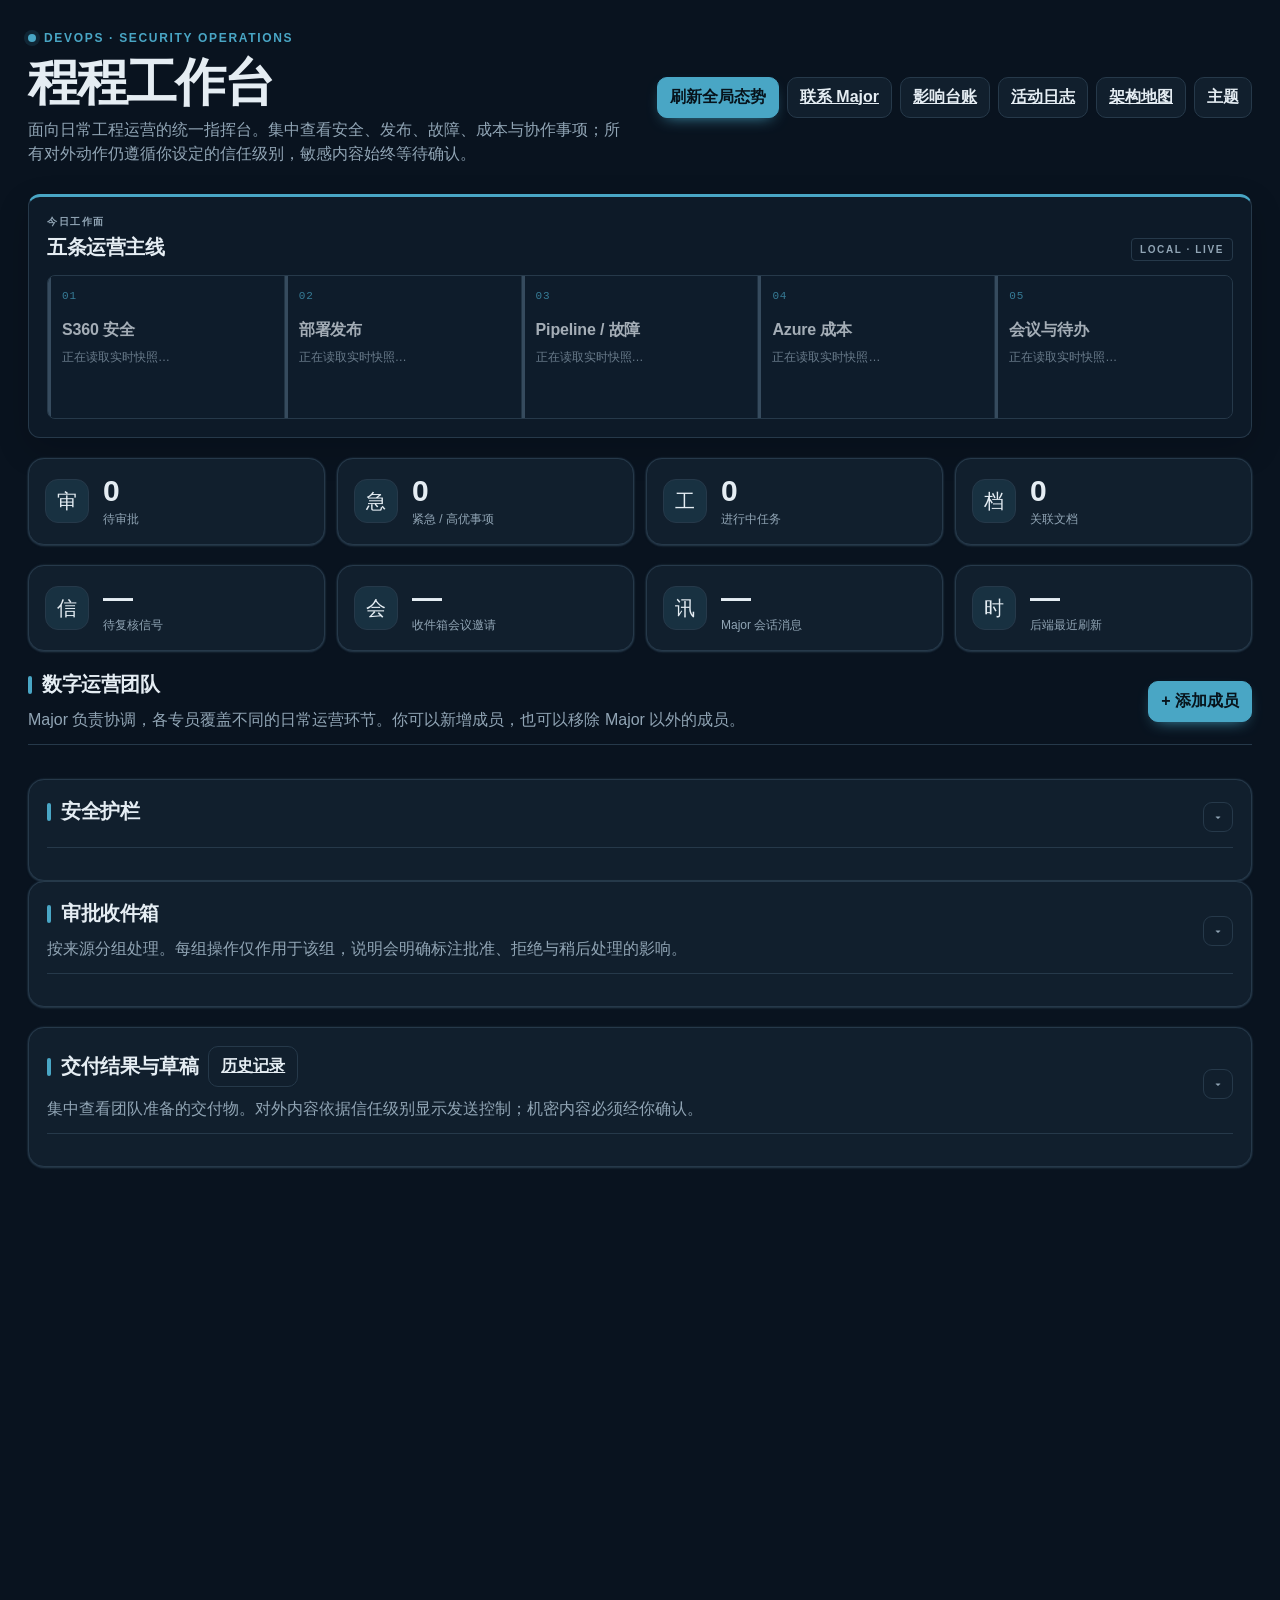
==== commit 986b0a8b: "feat(ui): render live operational lane cards" ====
--- a/app/static/index.html
+++ b/app/static/index.html
@@ -61,12 +61,12 @@
         </div>
         <span class="focus-stamp">LOCAL · LIVE</span>
       </div>
-      <div class="focus-grid">
-        <a class="focus-card" href="#guardrailsSection"><span class="focus-index">01</span><strong>S360安全</strong><span>风险收敛、漏洞处置与合规护栏</span><em>安全态势</em></a>
-        <a class="focus-card" href="#resultsSection"><span class="focus-index">02</span><strong>部署发布</strong><span>变更窗口、发布准备与结果确认</span><em>变更控制</em></a>
-        <a class="focus-card" href="#approvalsSection"><span class="focus-index">03</span><strong>Pipeline / 故障</strong><span>流水线阻塞、异常定位与恢复跟进</span><em>稳定性</em></a>
-        <a class="focus-card" href="#resultsSection"><span class="focus-index">04</span><strong>Azure成本</strong><span>成本异常、资源利用率与优化建议</span><em>FinOps</em></a>
-        <a class="focus-card" href="#majorChatSection"><span class="focus-index">05</span><strong>会议与待办</strong><span>会议准备、行动项与跨团队协同</span><em>协作闭环</em></a>
+      <div class="focus-grid" id="opsLanes" aria-live="polite">
+        <article class="focus-card is-loading"><span class="focus-index">01</span><strong>S360 安全</strong><span>正在读取实时快照…</span></article>
+        <article class="focus-card is-loading"><span class="focus-index">02</span><strong>部署发布</strong><span>正在读取实时快照…</span></article>
+        <article class="focus-card is-loading"><span class="focus-index">03</span><strong>Pipeline / 故障</strong><span>正在读取实时快照…</span></article>
+        <article class="focus-card is-loading"><span class="focus-index">04</span><strong>Azure 成本</strong><span>正在读取实时快照…</span></article>
+        <article class="focus-card is-loading"><span class="focus-index">05</span><strong>会议与待办</strong><span>正在读取实时快照…</span></article>
       </div>
     </section>
 
--- a/app/static/styles.css
+++ b/app/static/styles.css
@@ -766,11 +766,65 @@
   display: flex;
   flex-direction: column;
   color: inherit;
-  text-decoration: none;
   background: var(--cp-surface);
   border-right: 1px solid var(--cp-border);
   transition: background-color 140ms ease, box-shadow 140ms ease;
 }
+.focus-card { position: relative; }
+.focus-card::before {
+  content: "";
+  position: absolute;
+  inset: 0 auto 0 0;
+  width: 3px;
+  background: var(--cp-border-strong);
+}
+.focus-card.lane-normal::before, .focus-card.lane-verified::before { background: var(--cp-success); }
+.focus-card.lane-attention::before, .focus-card.lane-waiting_approval::before { background: var(--cp-warning); }
+.focus-card.lane-blocked::before { background: var(--cp-danger); }
+.focus-card.lane-in_progress::before { background: var(--cp-accent); }
+.lane-top, .lane-foot { display: flex; justify-content: space-between; gap: 8px; }
+.lane-status {
+  color: var(--cp-text-soft);
+  font-size: 10px;
+  font-weight: 750;
+  letter-spacing: .05em;
+}
+.lane-headline {
+  color: var(--cp-text-muted);
+  font-size: 12px;
+  line-height: 1.45;
+  margin-top: 7px;
+}
+.lane-metrics { display: flex; gap: 6px; margin-top: 12px; flex-wrap: wrap; }
+.lane-metric {
+  min-width: 52px;
+  padding: 6px 7px;
+  border: 1px solid var(--cp-border);
+  border-radius: 5px;
+  color: var(--cp-text-muted);
+  font-size: 9px;
+}
+.lane-metric b { display: block; color: var(--cp-text); font-size: 14px; line-height: 1.1; }
+.lane-items { list-style: none; padding: 0; margin: 10px 0 0; }
+.lane-items li {
+  display: flex;
+  justify-content: space-between;
+  gap: 8px;
+  padding: 5px 0;
+  border-top: 1px solid var(--cp-border);
+  color: var(--cp-text-soft);
+  font-size: 10px;
+}
+.lane-items li span { overflow: hidden; text-overflow: ellipsis; white-space: nowrap; }
+.lane-items em { color: var(--cp-text-muted); font-style: normal; white-space: nowrap; }
+.lane-foot {
+  margin-top: auto;
+  padding-top: 10px;
+  color: var(--cp-text-muted);
+  font-size: 9px;
+}
+.lane-foot time { text-align: right; }
+.focus-card.is-loading { opacity: .7; }
 .focus-card:last-child { border-right: 0; }
 .focus-card:hover, .focus-card:focus-visible {
   outline: none;
@@ -791,7 +845,7 @@
   line-height: 1.5;
   margin-top: 7px;
 }
-.focus-card em {
+.focus-card > em {
   margin-top: auto;
   color: var(--cp-text-soft);
   font-size: 10px;
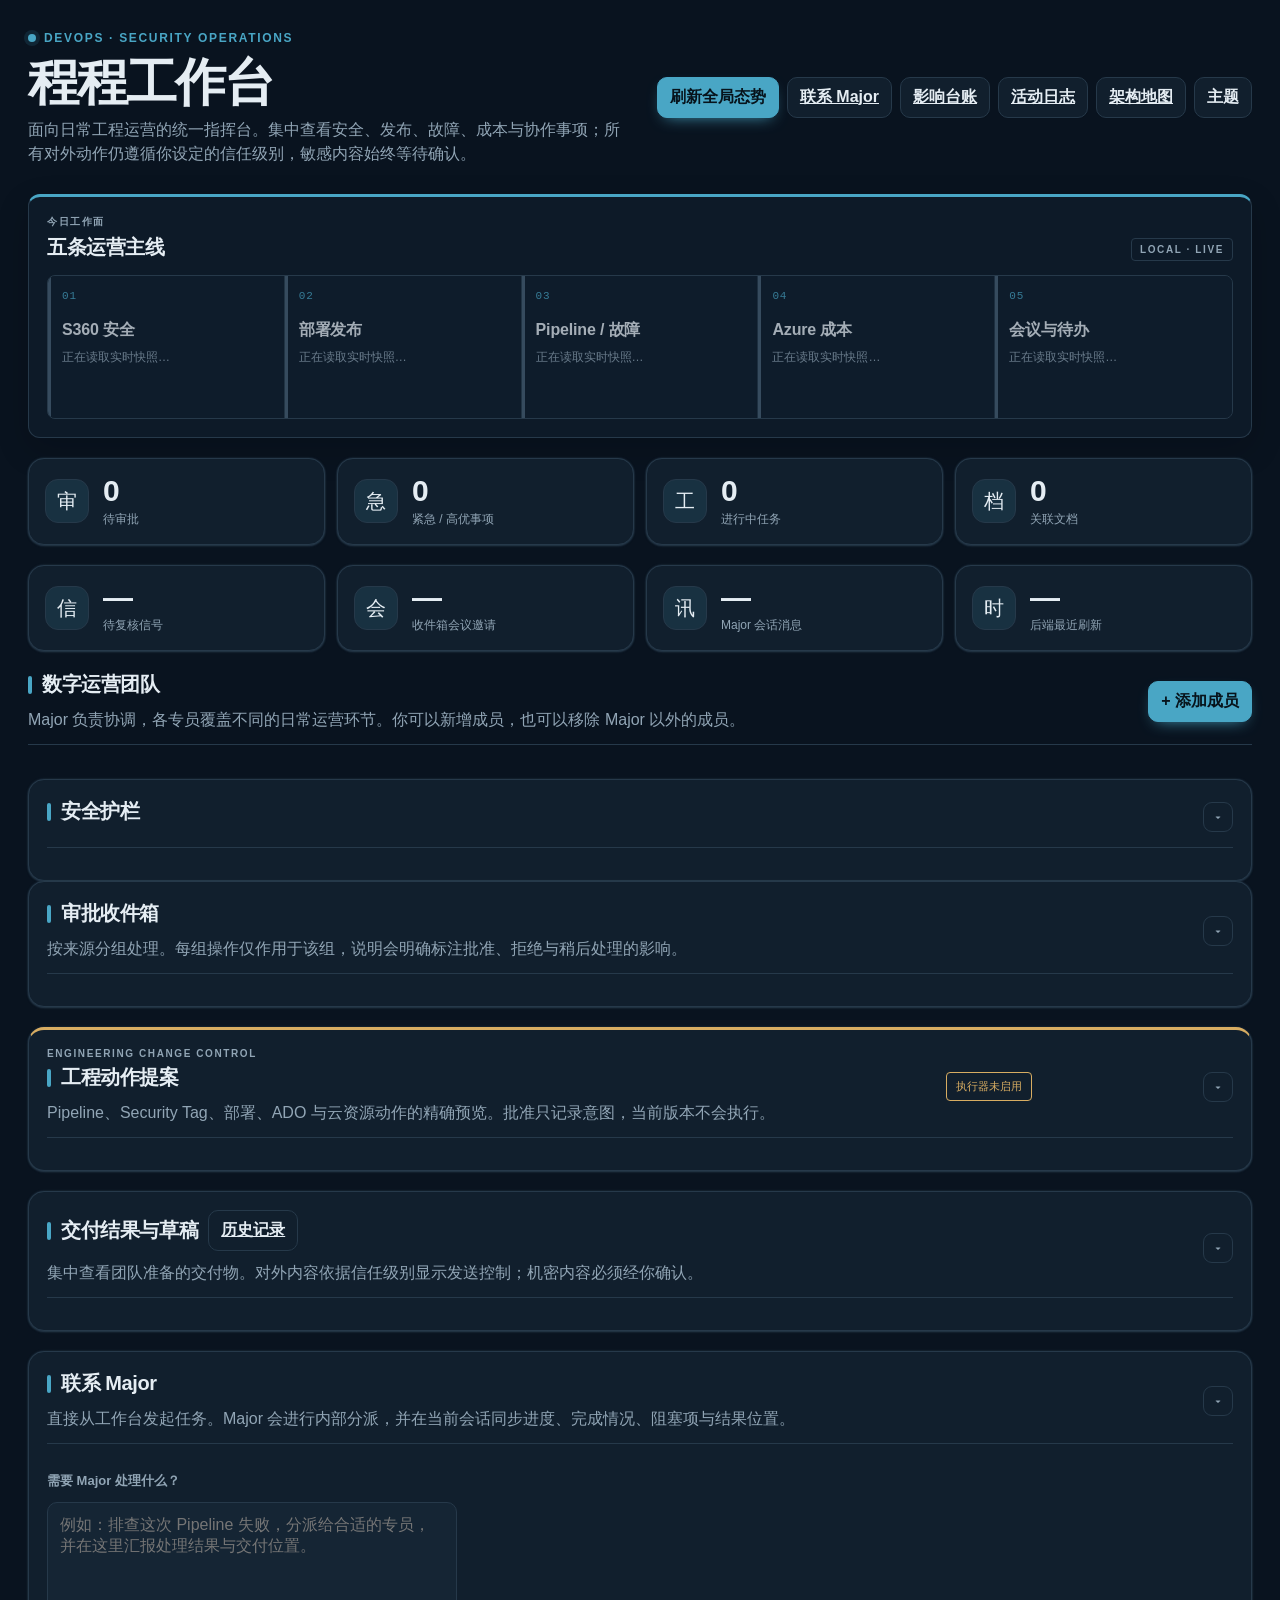
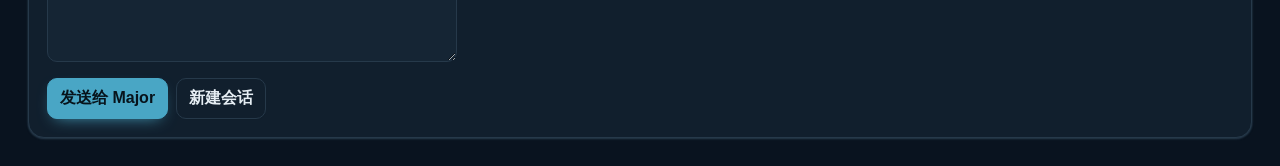
==== commit 09cc2cb9: "feat(ui): add engineering action approval center" ====
--- a/app/static/index.html
+++ b/app/static/index.html
@@ -120,6 +120,19 @@
       <div class="memory-bar" id="memoryBar" hidden></div>
     </section>
 
+    <section class="card section engineering-section" id="engineeringActionsSection" data-collapsible style="margin-top:20px;">
+      <div class="section-head">
+        <div>
+          <span class="section-kicker">ENGINEERING CHANGE CONTROL</span>
+          <h2>工程动作提案</h2>
+          <p class="subtitle">Pipeline、Security Tag、部署、ADO 与云资源动作的精确预览。批准只记录意图，当前版本不会执行。</p>
+        </div>
+        <span class="execution-lock">执行器未启用</span>
+        <button class="collapse-toggle" type="button" aria-expanded="true" title="折叠"><span class="chev">▾</span></button>
+      </div>
+      <div class="engineering-list" id="engineeringActions"></div>
+    </section>
+
     <section class="card section" id="resultsSection" data-collapsible style="margin-top:20px;">
       <div class="section-head">
         <div>
--- a/app/static/styles.css
+++ b/app/static/styles.css
@@ -825,6 +825,23 @@
 }
 .lane-foot time { text-align: right; }
 .focus-card.is-loading { opacity: .7; }
+.engineering-section { border-top: 3px solid var(--cp-warning); }
+.execution-lock { color: var(--cp-warning); border: 1px solid currentColor; border-radius: 4px; padding: 6px 9px; font-size: 11px; white-space: nowrap; }
+.engineering-list { display: grid; gap: 12px; }
+.engineering-action { padding: 16px; border: 1px solid var(--cp-border); border-left: 4px solid var(--cp-warning); border-radius: 8px; background: var(--cp-surface-soft); }
+.engineering-action.risk-high { border-left-color: var(--cp-danger); }
+.engineering-action-head, .action-footer { display: flex; justify-content: space-between; align-items: center; gap: 12px; }
+.action-kind { margin-left: 8px; color: var(--cp-text-muted); font-size: 11px; }
+.engineering-action h3 { margin-top: 12px; font-size: 17px; }
+.action-target, .exact-action { margin-top: 10px; display: grid; grid-template-columns: 82px minmax(0,1fr); gap: 8px; font-size: 12px; }
+.exact-action code { white-space: pre-wrap; overflow-wrap: anywhere; color: var(--cp-warning); }
+.engineering-action > p { color: var(--cp-text-muted); margin-top: 10px; font-size: 12px; }
+.action-columns { display: grid; grid-template-columns: 1fr 1fr; gap: 12px; margin-top: 14px; }
+.action-columns > div { border: 1px solid var(--cp-border); border-radius: 6px; padding: 10px; font-size: 11px; }
+.action-columns ul { margin: 6px 0 0; padding-left: 18px; color: var(--cp-text-muted); }
+.action-columns p { margin-top: 6px; color: var(--cp-text-muted); }
+.action-footer { margin-top: 12px; color: var(--cp-text-muted); font-size: 10px; }
+@media (max-width: 760px) { .action-columns { grid-template-columns: 1fr; } .action-footer { align-items: flex-start; flex-direction: column; } }
 .focus-card:last-child { border-right: 0; }
 .focus-card:hover, .focus-card:focus-visible {
   outline: none;
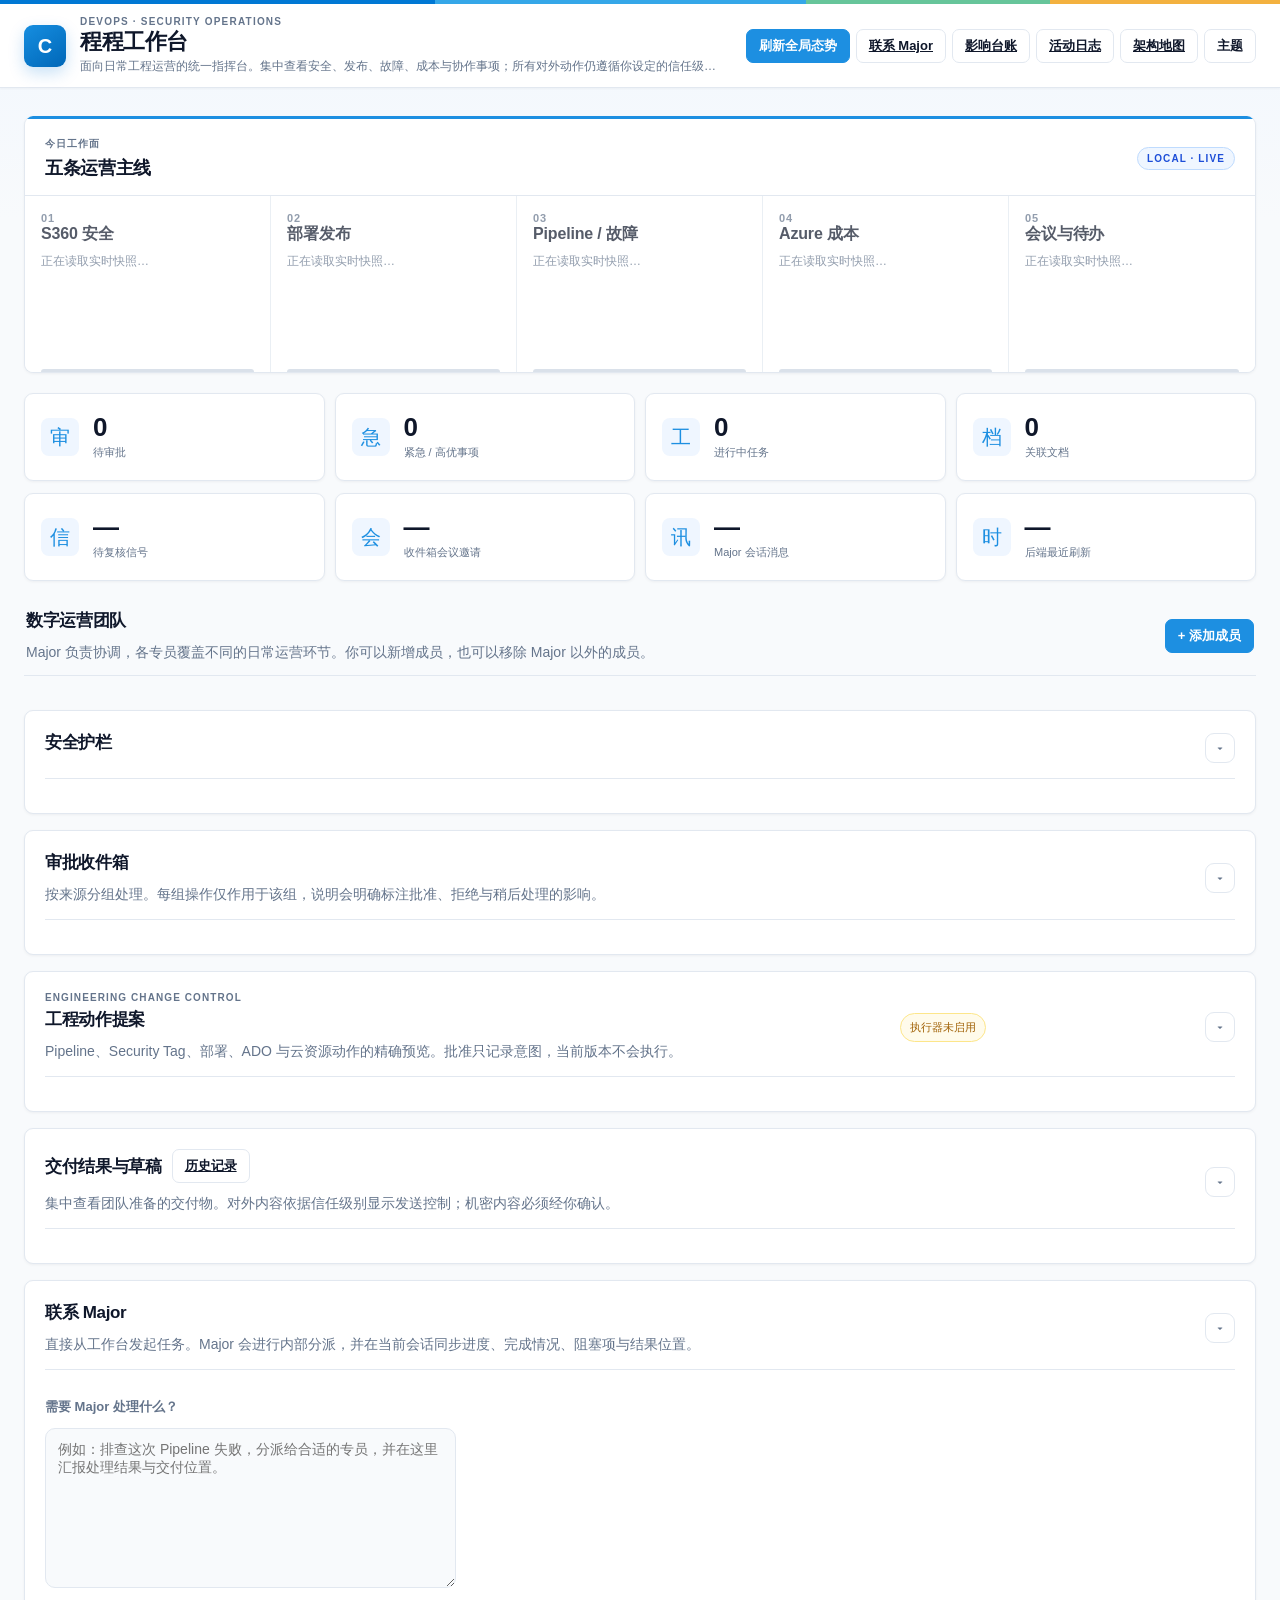
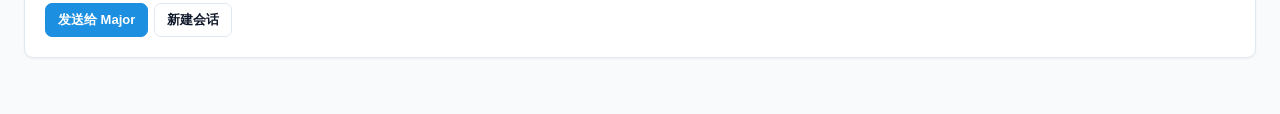
==== commit 8b768b67: "feat(ui): align workbench with CreateEval product style" ====
--- a/app/static/index.html
+++ b/app/static/index.html
@@ -16,11 +16,12 @@
       const theme =
         (valid.includes(saved) && saved) ||
         (valid.includes(param) && param) ||
-        "dark";
+        "light";
       document.documentElement.setAttribute("data-theme", theme);
     })();
   </script>
   <link rel="stylesheet" href="styles.css">
+  <link rel="stylesheet" href="createeval-theme.css?v=20260917">
 </head>
 <body>
   <div class="shell">
--- a/app/static/createeval-theme.css
+++ b/app/static/createeval-theme.css
@@ -0,0 +1,319 @@
+/* Chengcheng Workbench · CreateEval-inspired Azure product theme
+   Reference vocabulary: white canvas, Azure blue, slate hierarchy, 8px radius,
+   quiet borders and compact information density. Functional selectors stay intact. */
+:root,
+html[data-theme="light"] {
+  color-scheme: light;
+  --cp-bg: #f8fafc;
+  --cp-bg-elevated: #f1f5f9;
+  --cp-surface: #ffffff;
+  --cp-surface-soft: #f8fafc;
+  --cp-border: #e2e8f0;
+  --cp-border-strong: #cbd5e1;
+  --cp-text: #0f172a;
+  --cp-text-muted: #64748b;
+  --cp-text-soft: #475569;
+  --cp-accent: #1d8fe1;
+  --cp-accent-hover: #1479c9;
+  --cp-accent-soft: rgba(29, 143, 225, .10);
+  --cp-accent-fg: #ffffff;
+  --cp-success: #059669;
+  --cp-danger: #dc2626;
+  --cp-warning: #d97706;
+  --cp-link: #1677c8;
+  --cp-shadow: 0 12px 30px rgba(15, 23, 42, .08);
+  --cp-overlay: rgba(248, 250, 252, .88);
+  --cp-panel: #ffffff;
+  --cp-panel-strong: #ffffff;
+  --cp-sheen: rgba(255, 255, 255, .8);
+  --cp-highlight: rgba(29, 143, 225, .08);
+}
+
+html[data-theme="dark"] {
+  --cp-bg: #0f172a;
+  --cp-bg-elevated: #111827;
+  --cp-surface: #172033;
+  --cp-surface-soft: #1e293b;
+  --cp-border: #334155;
+  --cp-border-strong: #475569;
+  --cp-text: #f8fafc;
+  --cp-text-muted: #94a3b8;
+  --cp-text-soft: #cbd5e1;
+  --cp-accent: #38a7f2;
+  --cp-accent-hover: #60b8f5;
+  --cp-accent-soft: rgba(56, 167, 242, .14);
+  --cp-accent-fg: #07111f;
+}
+
+body {
+  min-height: 100vh;
+  background:
+    linear-gradient(180deg, rgba(239, 246, 255, .72) 0, rgba(248, 250, 252, 0) 220px),
+    var(--cp-bg);
+  font-family: "Segoe UI Variable Text", "Segoe UI", Aptos, sans-serif;
+  font-size: 14px;
+}
+
+body::before {
+  content: "";
+  display: block;
+  height: 4px;
+  background: linear-gradient(90deg, #0078d4 0 34%, #35a7e8 34% 63%, #67c59a 63% 82%, #f3b13f 82% 100%);
+}
+
+.shell {
+  width: min(100%, 1280px);
+  padding: 0 24px 56px;
+}
+
+.hero {
+  min-height: 72px;
+  margin: 0 -24px 28px;
+  padding: 12px 24px;
+  align-items: center;
+  background: rgba(255, 255, 255, .94);
+  border-bottom: 1px solid var(--cp-border);
+  box-shadow: 0 1px 2px rgba(15, 23, 42, .04);
+  backdrop-filter: blur(14px);
+}
+
+html[data-theme="dark"] .hero { background: rgba(15, 23, 42, .94); }
+
+.hero > div:first-child {
+  display: grid;
+  grid-template-columns: auto 1fr;
+  column-gap: 14px;
+  align-items: center;
+}
+
+.hero > div:first-child::before {
+  content: "C";
+  grid-row: 1 / span 3;
+  width: 42px;
+  height: 42px;
+  display: grid;
+  place-items: center;
+  border-radius: 9px;
+  background: linear-gradient(145deg, #168ee0, #0067b8);
+  color: #fff;
+  font: 700 20px/1 "Segoe UI Variable Display", "Segoe UI", sans-serif;
+  box-shadow: 0 6px 16px rgba(0, 120, 212, .22);
+}
+
+.hero-eyebrow {
+  grid-column: 2;
+  margin: 0 0 2px;
+  color: var(--cp-text-muted);
+  font-size: 10px;
+  letter-spacing: .12em;
+}
+.hero-eyebrow::before { display: none; }
+.hero h1 {
+  grid-column: 2;
+  font-size: 22px;
+  line-height: 1.15;
+  letter-spacing: -.02em;
+  font-weight: 650;
+}
+.hero .subtitle {
+  grid-column: 2;
+  margin: 3px 0 0;
+  max-width: 680px;
+  overflow: hidden;
+  text-overflow: ellipsis;
+  white-space: nowrap;
+  font-size: 12px;
+}
+
+.toolbar { gap: 6px; }
+.btn {
+  min-height: 34px;
+  padding: 7px 12px;
+  border-radius: 7px;
+  box-shadow: none;
+  font-size: 13px;
+  font-weight: 600;
+}
+.btn:hover { transform: none; background: var(--cp-surface-soft); }
+.btn.primary { box-shadow: none; }
+.btn.primary:hover { color: var(--cp-accent-fg); }
+
+.first-run-banner,
+.attention-banner {
+  border-radius: 8px;
+  box-shadow: none;
+}
+
+.workflow-focus {
+  position: relative;
+  margin: 0 0 20px;
+  padding: 0;
+  border: 1px solid var(--cp-border);
+  border-top: 0;
+  border-radius: 9px;
+  background: var(--cp-surface);
+  box-shadow: 0 1px 3px rgba(15, 23, 42, .05);
+  overflow: hidden;
+}
+.workflow-focus::before {
+  content: "";
+  display: block;
+  height: 3px;
+  background: var(--cp-accent);
+}
+.focus-heading {
+  align-items: center;
+  margin: 0;
+  padding: 18px 20px 15px;
+  border-bottom: 1px solid var(--cp-border);
+}
+.focus-heading h2 { font-size: 18px; font-weight: 650; }
+.section-kicker,
+.focus-stamp {
+  font-size: 10px;
+  letter-spacing: .11em;
+}
+.focus-stamp {
+  border-radius: 999px;
+  border-color: #bfdbfe;
+  background: #eff6ff;
+  color: #1d4ed8;
+  padding: 5px 9px;
+}
+html[data-theme="dark"] .focus-stamp { background: rgba(29, 143, 225, .12); border-color: #1e5e8e; color: #7dd3fc; }
+
+.focus-grid {
+  grid-template-columns: repeat(5, minmax(0, 1fr));
+  border: 0;
+  border-radius: 0;
+}
+.focus-card {
+  min-height: 176px;
+  padding: 16px;
+  border-right: 1px solid var(--cp-border);
+  background: var(--cp-surface);
+}
+.focus-card::before {
+  inset: auto 16px 0;
+  width: auto;
+  height: 3px;
+  border-radius: 3px 3px 0 0;
+}
+.focus-card:hover,
+.focus-card:focus-visible {
+  background: #f8fbff;
+  box-shadow: inset 0 0 0 1px rgba(29, 143, 225, .18);
+}
+html[data-theme="dark"] .focus-card:hover { background: var(--cp-surface-soft); }
+.focus-index {
+  margin: 0;
+  color: var(--cp-text-muted);
+  font-family: "Segoe UI Variable Text", "Segoe UI", sans-serif;
+  font-weight: 600;
+}
+.lane-status {
+  padding: 3px 7px;
+  border-radius: 999px;
+  background: var(--cp-bg-elevated);
+  color: var(--cp-text-soft);
+  font-size: 9px;
+}
+.lane-headline { min-height: 36px; color: var(--cp-text-soft); }
+.lane-metric {
+  flex: 1 1 54px;
+  min-width: 0;
+  padding: 7px 8px;
+  border: 0;
+  border-radius: 6px;
+  background: var(--cp-bg-elevated);
+}
+.lane-metric b { margin-bottom: 3px; font-size: 15px; }
+.lane-items li { border-top-color: #edf2f7; }
+.lane-foot { border-top: 1px solid var(--cp-border); }
+
+.metric-strip {
+  gap: 10px;
+  margin-bottom: 12px;
+}
+.card,
+.employee {
+  border-radius: 9px;
+  box-shadow: 0 1px 3px rgba(15, 23, 42, .05);
+}
+.metric {
+  min-height: 88px;
+  padding: 16px;
+}
+.metric-icon {
+  width: 38px;
+  height: 38px;
+  border: 0;
+  border-radius: 8px;
+  color: var(--cp-accent);
+  background: #eff6ff;
+}
+.metric-value { font-size: 26px; font-weight: 650; }
+.metric-label { font-size: 11px; }
+.metric-link:hover,
+.metric-link:focus-visible {
+  transform: none;
+  border-color: #93c5fd;
+  box-shadow: 0 5px 16px rgba(15, 23, 42, .07);
+}
+
+.team-roster { margin-top: 28px; }
+.team-roster > .section-head { padding: 0 2px 12px; }
+.section { padding: 20px; }
+.card.section { margin-top: 16px !important; }
+.card.section:hover { box-shadow: 0 5px 18px rgba(15, 23, 42, .07); }
+.section-head {
+  padding-bottom: 14px;
+  border-bottom-color: var(--cp-border);
+}
+.section-head h2 { font-size: 17px; font-weight: 650; }
+.section-head h2::before { display: none; }
+.employee-grid { gap: 10px; }
+.employee { padding: 16px; }
+
+.engineering-section { border-top: 1px solid var(--cp-border); }
+.execution-lock {
+  border-radius: 999px;
+  background: #fffbeb;
+  border-color: #fde68a;
+  color: #a16207;
+}
+.engineering-action {
+  border-radius: 7px;
+  background: var(--cp-surface-soft);
+}
+
+@media (prefers-reduced-motion: no-preference) {
+  .shell > * { animation: none; }
+  .hero,
+  .workflow-focus { animation: azure-enter .32s ease-out both; }
+  .workflow-focus { animation-delay: .04s; }
+}
+@keyframes azure-enter {
+  from { opacity: 0; transform: translateY(4px); }
+  to { opacity: 1; transform: none; }
+}
+
+@media (max-width: 1120px) {
+  .focus-grid { grid-template-columns: repeat(2, minmax(0, 1fr)); }
+  .focus-card:nth-child(2n) { border-right: 0; }
+}
+@media (max-width: 760px) {
+  .shell { padding: 0 16px 40px; }
+  .hero { margin: 0 -16px 20px; padding: 12px 16px; grid-template-columns: 1fr; }
+  .hero .toolbar { justify-content: flex-start; }
+  .hero .subtitle { white-space: normal; }
+  .focus-grid { grid-template-columns: 1fr; }
+  .focus-card { border-right: 0; border-bottom: 1px solid var(--cp-border); }
+  .metric-strip { grid-template-columns: repeat(2, minmax(0, 1fr)); }
+}
+@media (max-width: 480px) {
+  .metric-strip { grid-template-columns: 1fr; }
+  .hero > div:first-child::before { display: none; }
+  .hero > div:first-child { grid-template-columns: 1fr; }
+  .hero-eyebrow, .hero h1, .hero .subtitle { grid-column: 1; }
+}
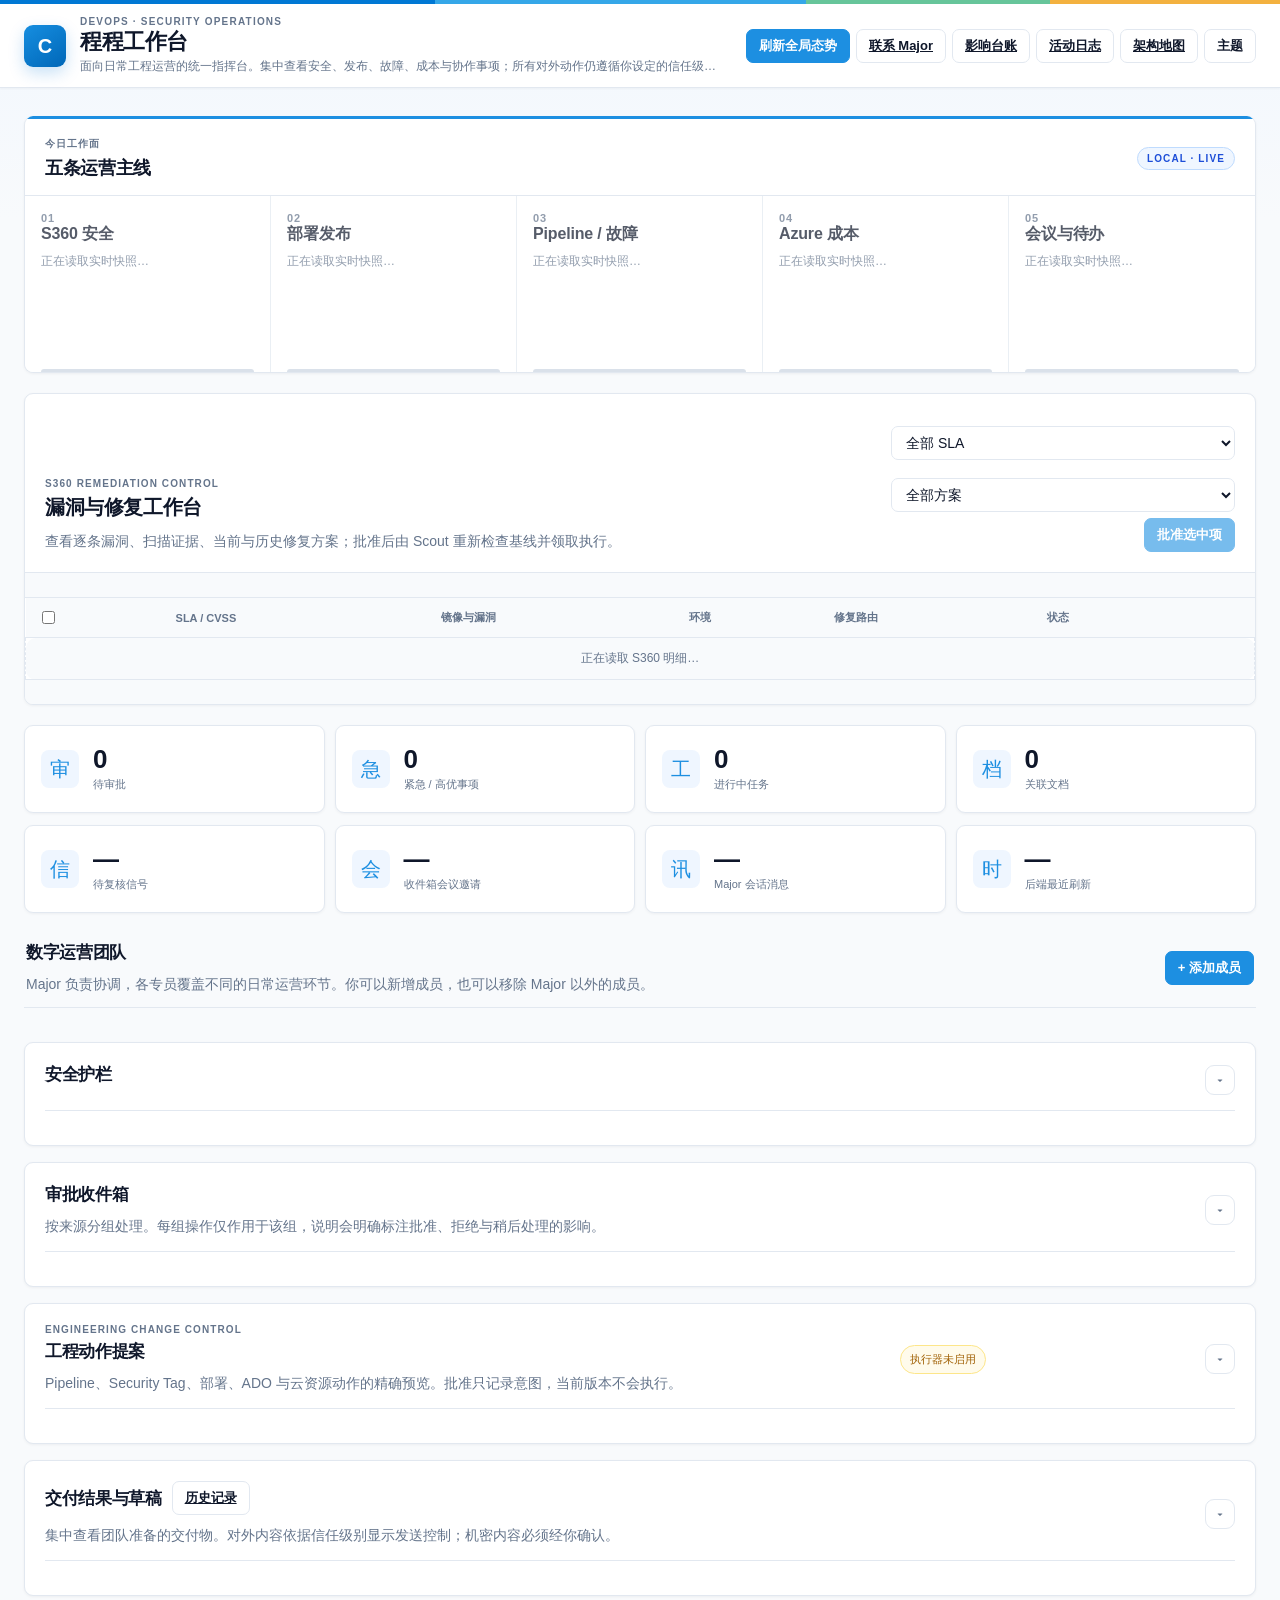
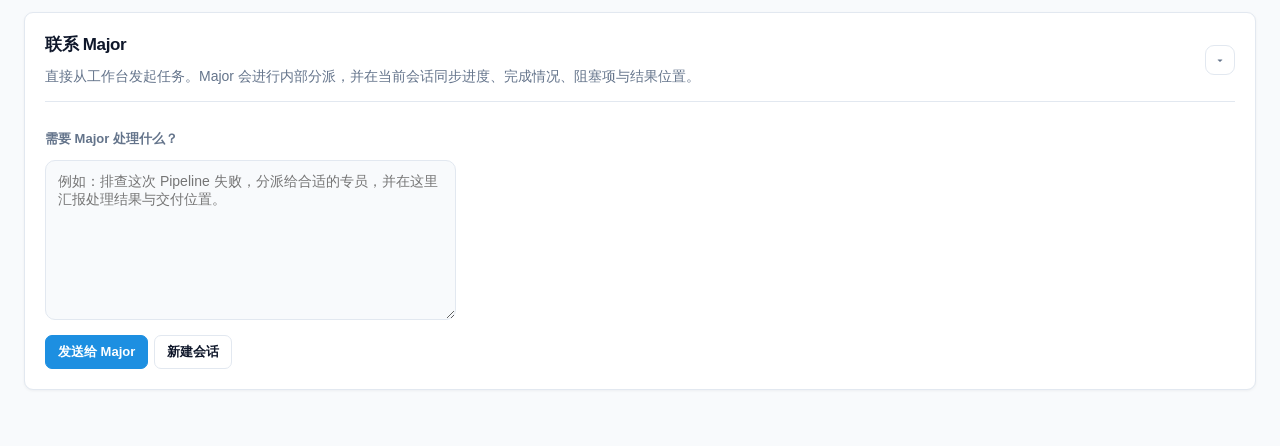
==== commit e5869485: "feat(workbench): add S360 remediation control plane" ====
--- a/app/static/index.html
+++ b/app/static/index.html
@@ -71,6 +71,33 @@
       </div>
     </section>
 
+    <section class="security-workbench" id="securityWorkbench" aria-labelledby="securityWorkbenchTitle">
+      <div class="security-toolbar">
+        <div>
+          <span class="section-kicker">S360 REMEDIATION CONTROL</span>
+          <h2 id="securityWorkbenchTitle">漏洞与修复工作台</h2>
+          <p class="subtitle">查看逐条漏洞、扫描证据、当前与历史修复方案；批准后由 Scout 重新检查基线并领取执行。</p>
+        </div>
+        <div class="toolbar">
+          <select class="filter-select" id="securitySlaFilter" aria-label="按 SLA 筛选">
+            <option value="all">全部 SLA</option><option value="Past SLA">Past SLA</option><option value="Near SLA">Near SLA</option><option value="In SLA">In SLA</option>
+          </select>
+          <select class="filter-select" id="securityPlanFilter" aria-label="按修复状态筛选">
+            <option value="all">全部方案</option><option value="actionable">可审批</option><option value="unmapped">待规划</option>
+          </select>
+          <button class="btn primary" id="approveSecurityBtn" type="button" disabled>批准选中项</button>
+        </div>
+      </div>
+      <div class="security-summary" id="securitySummary"></div>
+      <div class="security-table-wrap">
+        <table class="security-table">
+          <thead><tr><th><input type="checkbox" id="securitySelectAll" aria-label="全选当前筛选结果"></th><th>SLA / CVSS</th><th>镜像与漏洞</th><th>环境</th><th>修复路由</th><th>状态</th><th></th></tr></thead>
+          <tbody id="securityFindings"><tr><td colspan="7" class="empty">正在读取 S360 明细…</td></tr></tbody>
+        </table>
+      </div>
+      <div class="batch-strip" id="securityBatches"></div>
+    </section>
+
     <section class="metric-strip">
       <a class="card metric metric-link" href="metric-detail.html?metric=approvals"><span class="metric-icon">审</span><div class="metric-body"><div class="metric-value" id="approvalCount">0</div><div class="metric-label">待审批</div></div></a>
       <a class="card metric metric-link" href="metric-detail.html?metric=urgent"><span class="metric-icon">急</span><div class="metric-body"><div class="metric-value" id="urgentCount">0</div><div class="metric-label">紧急 / 高优事项</div></div></a>
@@ -188,6 +215,11 @@
     </form>
   </dialog>
 
+  <dialog class="security-detail-dialog" id="securityDetailDialog">
+    <div id="securityDetailBody"></div>
+    <div class="toolbar detail-close"><button class="btn" id="securityDetailClose" type="button">关闭</button></div>
+  </dialog>
+
   <dialog class="decision-dialog add-emp-dialog" id="addEmployeeDialog">
     <div class="section-head">
       <div>
--- a/app/static/createeval-theme.css
+++ b/app/static/createeval-theme.css
@@ -287,6 +287,59 @@
   background: var(--cp-surface-soft);
 }
 
+.security-workbench {
+  margin: 20px 0;
+  border: 1px solid var(--cp-border);
+  border-radius: 9px;
+  background: var(--cp-surface);
+  box-shadow: 0 1px 3px rgba(15, 23, 42, .05);
+  overflow: hidden;
+}
+.security-toolbar {
+  display: flex;
+  justify-content: space-between;
+  align-items: end;
+  gap: 20px;
+  padding: 20px;
+  border-bottom: 1px solid var(--cp-border);
+}
+.security-toolbar h2 { font-size: 20px; }
+.filter-select { height: 34px; padding: 0 30px 0 10px; border: 1px solid var(--cp-border); border-radius: 7px; background: var(--cp-surface); color: var(--cp-text); }
+.security-summary { display: flex; gap: 22px; padding: 12px 20px; background: var(--cp-surface-soft); border-bottom: 1px solid var(--cp-border); color: var(--cp-text-muted); font-size: 12px; }
+.security-summary b { color: var(--cp-text); font-size: 16px; margin-right: 4px; font-variant-numeric: tabular-nums; }
+.security-summary .bad b { color: var(--cp-danger); }
+.security-summary .warn b { color: var(--cp-warning); }
+.security-summary .good b { color: var(--cp-success); }
+.security-table-wrap { overflow: auto; max-height: 660px; }
+.security-table { width: 100%; border-collapse: collapse; min-width: 1120px; }
+.security-table th { position: sticky; top: 0; z-index: 2; padding: 10px 12px; background: #f8fafc; color: var(--cp-text-muted); font-size: 11px; text-align: left; border-bottom: 1px solid var(--cp-border); }
+.security-table td { padding: 12px; border-bottom: 1px solid var(--cp-border); vertical-align: top; font-size: 12px; }
+.security-table td:nth-child(1) { width: 38px; }
+.security-table td:nth-child(2) { width: 124px; }
+.security-table td:nth-child(4) { max-width: 190px; }
+.security-table td:nth-child(5) { width: 170px; }
+.security-table strong { display: block; font-size: 13px; }
+.security-table small { display: block; margin-top: 4px; color: var(--cp-text-muted); line-height: 1.35; }
+.finding-row:hover { background: #f8fbff; }
+.row-actions { display: flex; gap: 6px; }
+.sla-badge { display: inline-block; padding: 3px 7px; border-radius: 999px; background: #f1f5f9; color: var(--cp-text-soft); font-size: 10px; }
+.sla-past-sla .sla-badge { background: #fef2f2; color: #b91c1c; }
+.sla-near-sla .sla-badge { background: #fffbeb; color: #a16207; }
+.cvss { margin-top: 7px; font-size: 19px !important; font-variant-numeric: tabular-nums; }
+.batch-strip { display: flex; flex-wrap: wrap; gap: 10px 18px; padding: 12px 20px; background: var(--cp-surface-soft); color: var(--cp-text-muted); font-size: 11px; }
+.security-detail-dialog { width: min(920px, calc(100vw - 32px)); max-height: 90vh; overflow: auto; border: 1px solid var(--cp-border); border-radius: 10px; background: var(--cp-surface); color: var(--cp-text); padding: 24px; box-shadow: var(--cp-shadow); }
+.security-detail-dialog::backdrop { background: rgba(15, 23, 42, .45); }
+.detail-vuln { margin: 8px 0 18px; color: var(--cp-text-soft); }
+.detail-grid { display: grid; grid-template-columns: 1fr 1fr; gap: 10px; margin-bottom: 20px; }
+.detail-grid > div { padding: 12px; border: 1px solid var(--cp-border); border-radius: 7px; background: var(--cp-surface-soft); }
+.detail-grid p { margin-top: 6px; color: var(--cp-text-muted); overflow-wrap: anywhere; }
+.security-detail-dialog h3 { margin: 18px 0 8px; }
+.security-detail-dialog pre { max-height: 260px; overflow: auto; white-space: pre-wrap; overflow-wrap: anywhere; padding: 12px; border: 1px solid var(--cp-border); border-radius: 7px; background: #0f172a; color: #e2e8f0; font: 11px/1.55 Consolas, monospace; }
+.history-list { display: grid; gap: 8px; }
+.history-list article { display: grid; gap: 4px; padding: 10px 12px; border: 1px solid var(--cp-border); border-radius: 7px; }
+.history-list span, .history-list small { color: var(--cp-text-muted); }
+.detail-close { margin-top: 18px; }
+
 @media (prefers-reduced-motion: no-preference) {
   .shell > * { animation: none; }
   .hero,
@@ -310,6 +363,10 @@
   .focus-grid { grid-template-columns: 1fr; }
   .focus-card { border-right: 0; border-bottom: 1px solid var(--cp-border); }
   .metric-strip { grid-template-columns: repeat(2, minmax(0, 1fr)); }
+  .security-toolbar { align-items: stretch; flex-direction: column; }
+  .security-toolbar .toolbar { justify-content: flex-start; }
+  .security-summary { gap: 10px; flex-wrap: wrap; }
+  .detail-grid { grid-template-columns: 1fr; }
 }
 @media (max-width: 480px) {
   .metric-strip { grid-template-columns: 1fr; }
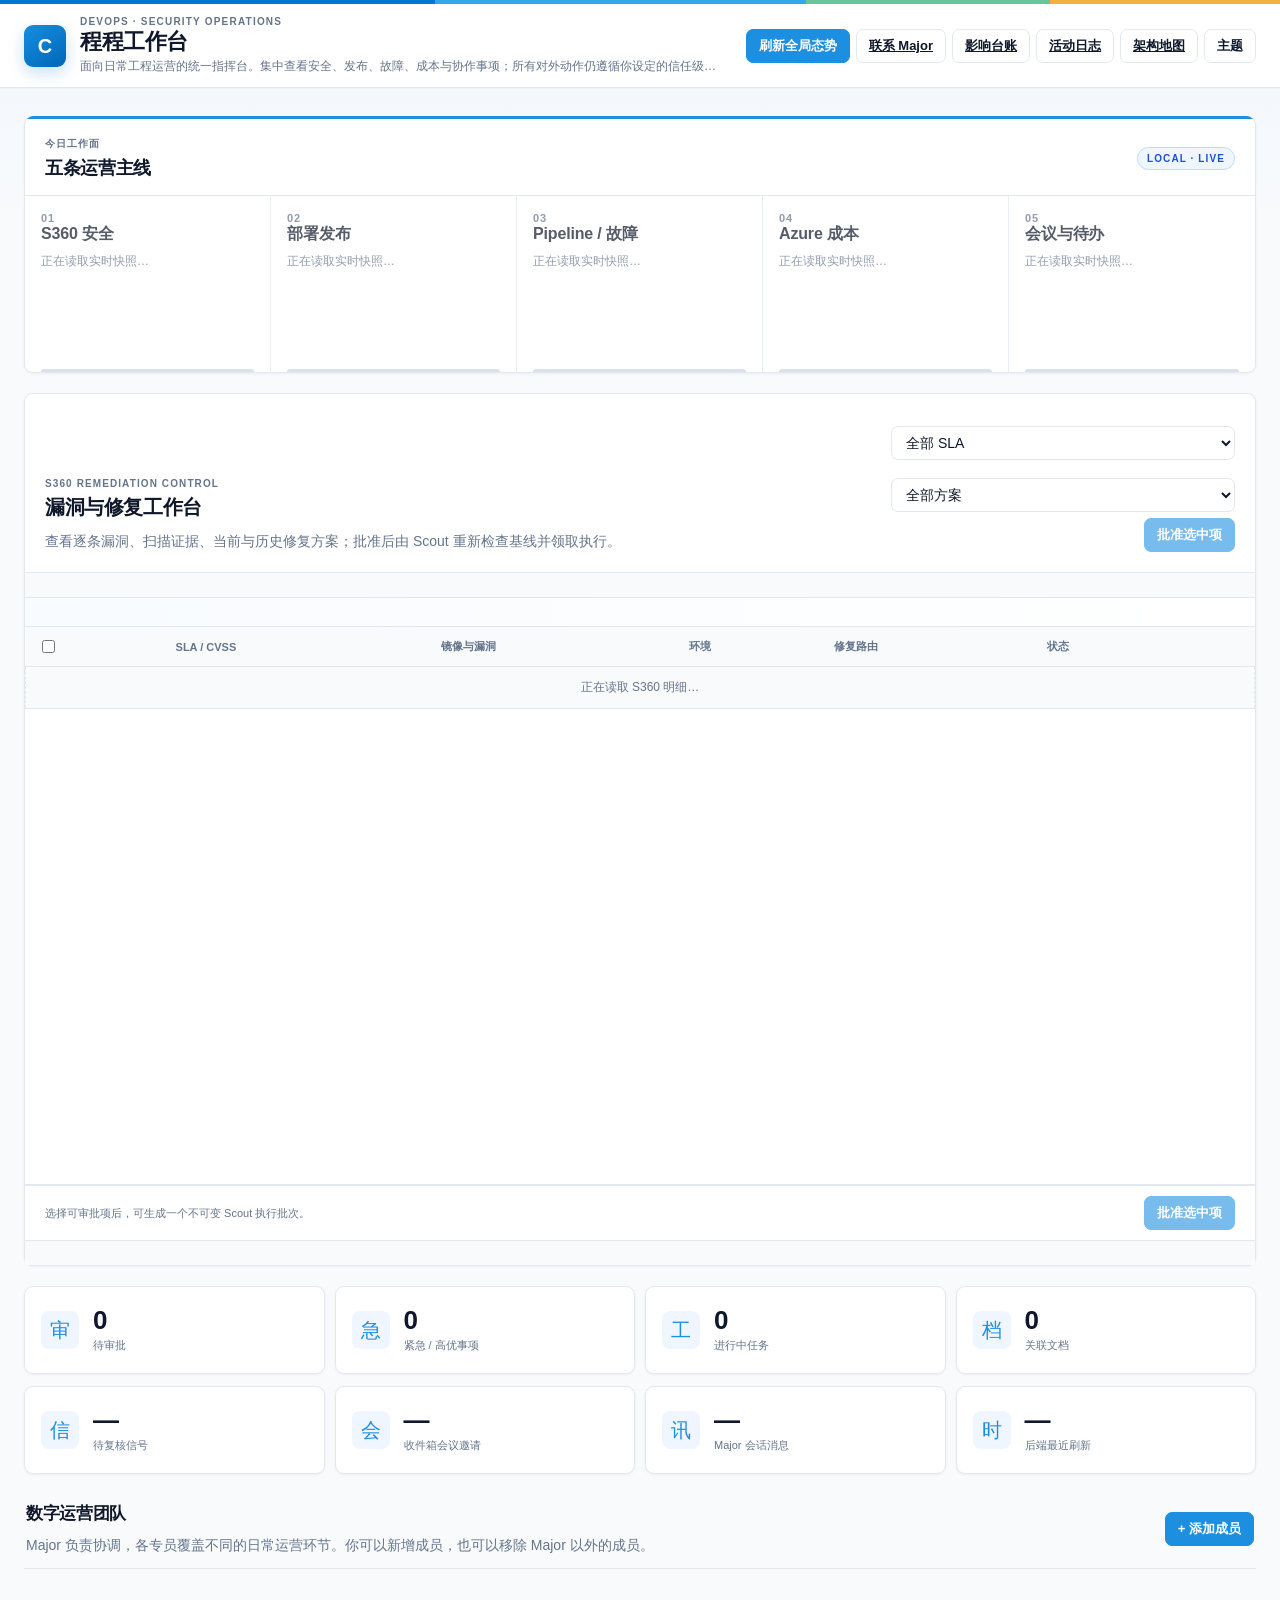
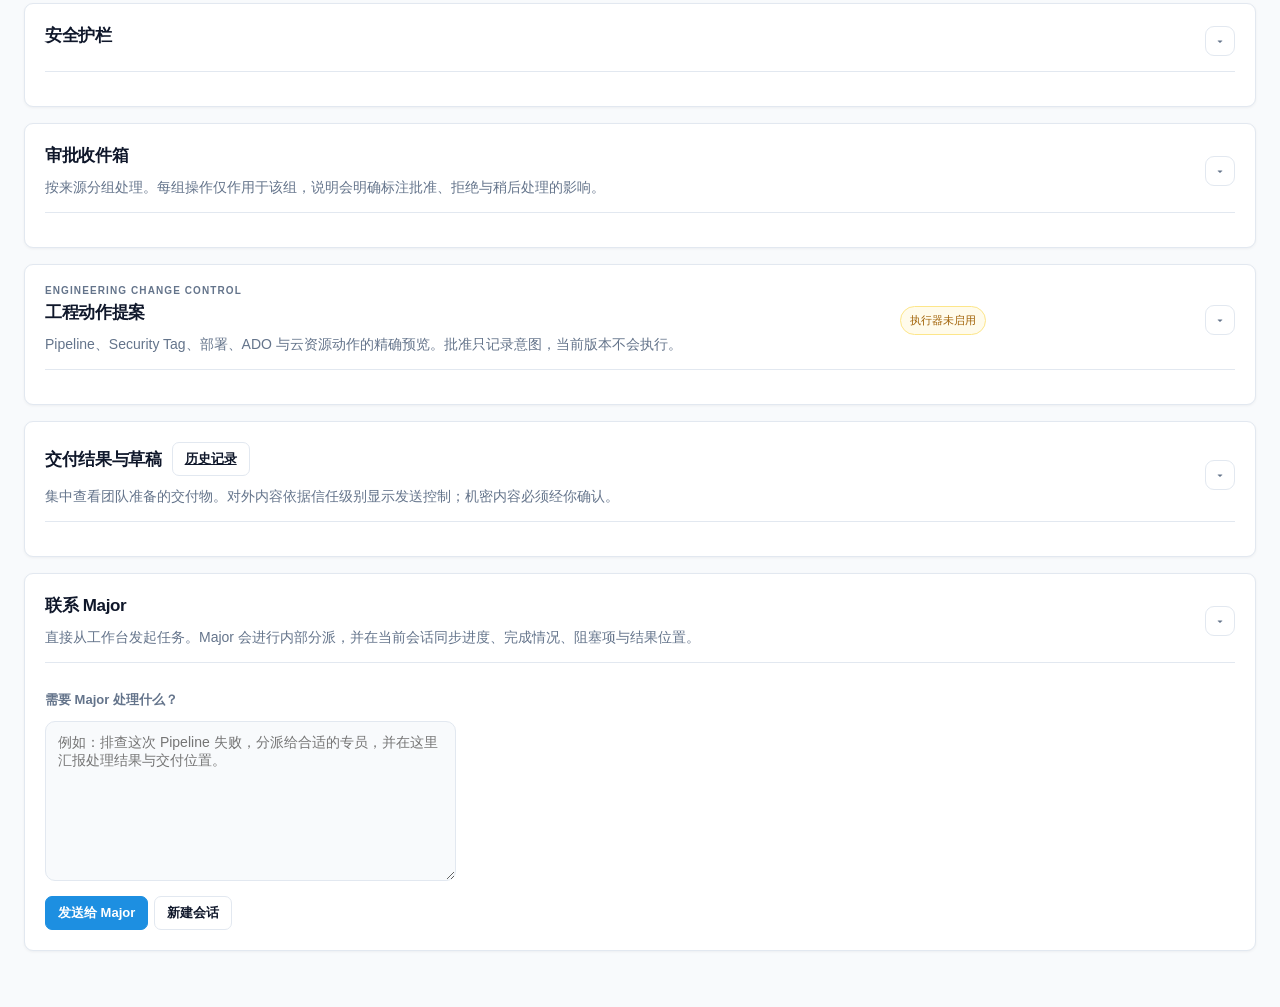
==== commit 9f5d34c3: "feat(scout): sync skills automations and fix dashboard usability" ====
--- a/app/static/index.html
+++ b/app/static/index.html
@@ -21,10 +21,10 @@
     })();
   </script>
   <link rel="stylesheet" href="styles.css">
-  <link rel="stylesheet" href="createeval-theme.css?v=20260917">
+  <link rel="stylesheet" href="createeval-theme.css?v=20260917b">
 </head>
 <body>
-  <div class="shell">
+  <main class="shell" id="mainContent">
     <header class="hero">
       <div>
         <span class="hero-eyebrow">DEVOPS · SECURITY OPERATIONS</span>
@@ -89,13 +89,18 @@
         </div>
       </div>
       <div class="security-summary" id="securitySummary"></div>
+      <div class="execution-console" id="securityExecution" aria-live="polite"></div>
       <div class="security-table-wrap">
         <table class="security-table">
           <thead><tr><th><input type="checkbox" id="securitySelectAll" aria-label="全选当前筛选结果"></th><th>SLA / CVSS</th><th>镜像与漏洞</th><th>环境</th><th>修复路由</th><th>状态</th><th></th></tr></thead>
           <tbody id="securityFindings"><tr><td colspan="7" class="empty">正在读取 S360 明细…</td></tr></tbody>
         </table>
       </div>
-      <div class="batch-strip" id="securityBatches"></div>
+      <div class="security-action-dock" id="securityActionDock" aria-live="polite">
+        <span id="securitySelectionHint">选择可审批项后，可生成一个不可变 Scout 执行批次。</span>
+        <button class="btn primary" id="approveSecurityDockBtn" type="button" disabled>批准选中项</button>
+      </div>
+      <div class="batch-strip" id="securityBatches" aria-label="最近执行批次"></div>
     </section>
 
     <section class="metric-strip">
@@ -195,7 +200,7 @@
         </div>
       </div>
     </section>
-  </div>
+  </main>
 
   <dialog class="decision-dialog" id="approvalFeedbackDialog">
     <form id="approvalFeedbackForm">
--- a/app/static/createeval-theme.css
+++ b/app/static/createeval-theme.css
@@ -293,7 +293,7 @@
   border-radius: 9px;
   background: var(--cp-surface);
   box-shadow: 0 1px 3px rgba(15, 23, 42, .05);
-  overflow: hidden;
+  overflow: visible;
 }
 .security-toolbar {
   display: flex;
@@ -310,7 +310,7 @@
 .security-summary .bad b { color: var(--cp-danger); }
 .security-summary .warn b { color: var(--cp-warning); }
 .security-summary .good b { color: var(--cp-success); }
-.security-table-wrap { overflow: auto; max-height: 660px; }
+.security-table-wrap { overflow: auto; height: min(62vh, 720px); min-height: 420px; overscroll-behavior: contain; border-bottom: 1px solid var(--cp-border); }
 .security-table { width: 100%; border-collapse: collapse; min-width: 1120px; }
 .security-table th { position: sticky; top: 0; z-index: 2; padding: 10px 12px; background: #f8fafc; color: var(--cp-text-muted); font-size: 11px; text-align: left; border-bottom: 1px solid var(--cp-border); }
 .security-table td { padding: 12px; border-bottom: 1px solid var(--cp-border); vertical-align: top; font-size: 12px; }
@@ -319,13 +319,24 @@
 .security-table td:nth-child(4) { max-width: 190px; }
 .security-table td:nth-child(5) { width: 170px; }
 .security-table strong { display: block; font-size: 13px; }
-.security-table small { display: block; margin-top: 4px; color: var(--cp-text-muted); line-height: 1.35; }
+.security-table small { display: -webkit-box; margin-top: 4px; color: var(--cp-text-muted); line-height: 1.4; font-size: 11px; overflow: hidden; -webkit-box-orient: vertical; -webkit-line-clamp: 2; }
 .finding-row:hover { background: #f8fbff; }
 .row-actions { display: flex; gap: 6px; }
 .sla-badge { display: inline-block; padding: 3px 7px; border-radius: 999px; background: #f1f5f9; color: var(--cp-text-soft); font-size: 10px; }
 .sla-past-sla .sla-badge { background: #fef2f2; color: #b91c1c; }
 .sla-near-sla .sla-badge { background: #fffbeb; color: #a16207; }
 .cvss { margin-top: 7px; font-size: 19px !important; font-variant-numeric: tabular-nums; }
+.execution-console { display: flex; align-items: center; justify-content: space-between; gap: 20px; padding: 14px 20px; border-bottom: 1px solid var(--cp-border); background: linear-gradient(90deg, #f8fbff, var(--cp-surface)); }
+.exec-main, .execution-console > div { min-width: 0; display: grid; gap: 4px; flex: 1; }
+.exec-kicker { color: var(--cp-accent); font-size: 9px; font-weight: 700; letter-spacing: .11em; }
+.execution-console strong { font-size: 13px; }
+.execution-console small { color: var(--cp-text-muted); font-size: 11px; overflow: hidden; text-overflow: ellipsis; white-space: nowrap; }
+.exec-progress { width: min(540px, 100%); height: 5px; margin-top: 5px; border-radius: 99px; overflow: hidden; background: #dbe7f1; }
+.exec-progress span { display: block; height: 100%; border-radius: inherit; background: linear-gradient(90deg, #0078d4, #36a9e8); }
+.teams-chip { flex: 0 0 auto; padding: 6px 9px; border: 1px solid #c4b5fd; border-radius: 999px; background: #f5f3ff; color: #6d28d9; font-size: 10px; font-weight: 700; }
+.teams-chip.idle { border-color: var(--cp-border); background: var(--cp-surface-soft); color: var(--cp-text-muted); }
+.teams-chip.failed { border-color: #fecaca; background: #fef2f2; color: #b91c1c; }
+.security-action-dock { position: sticky; bottom: 0; z-index: 5; display: flex; align-items: center; justify-content: space-between; gap: 16px; padding: 10px 20px; border-top: 1px solid var(--cp-border); border-bottom: 1px solid var(--cp-border); background: rgba(255,255,255,.95); backdrop-filter: blur(12px); color: var(--cp-text-muted); font-size: 11px; }
 .batch-strip { display: flex; flex-wrap: wrap; gap: 10px 18px; padding: 12px 20px; background: var(--cp-surface-soft); color: var(--cp-text-muted); font-size: 11px; }
 .security-detail-dialog { width: min(920px, calc(100vw - 32px)); max-height: 90vh; overflow: auto; border: 1px solid var(--cp-border); border-radius: 10px; background: var(--cp-surface); color: var(--cp-text); padding: 24px; box-shadow: var(--cp-shadow); }
 .security-detail-dialog::backdrop { background: rgba(15, 23, 42, .45); }
@@ -366,6 +377,8 @@
   .security-toolbar { align-items: stretch; flex-direction: column; }
   .security-toolbar .toolbar { justify-content: flex-start; }
   .security-summary { gap: 10px; flex-wrap: wrap; }
+  .execution-console, .security-action-dock { align-items: stretch; flex-direction: column; }
+  .execution-console small { white-space: normal; }
   .detail-grid { grid-template-columns: 1fr; }
 }
 @media (max-width: 480px) {
